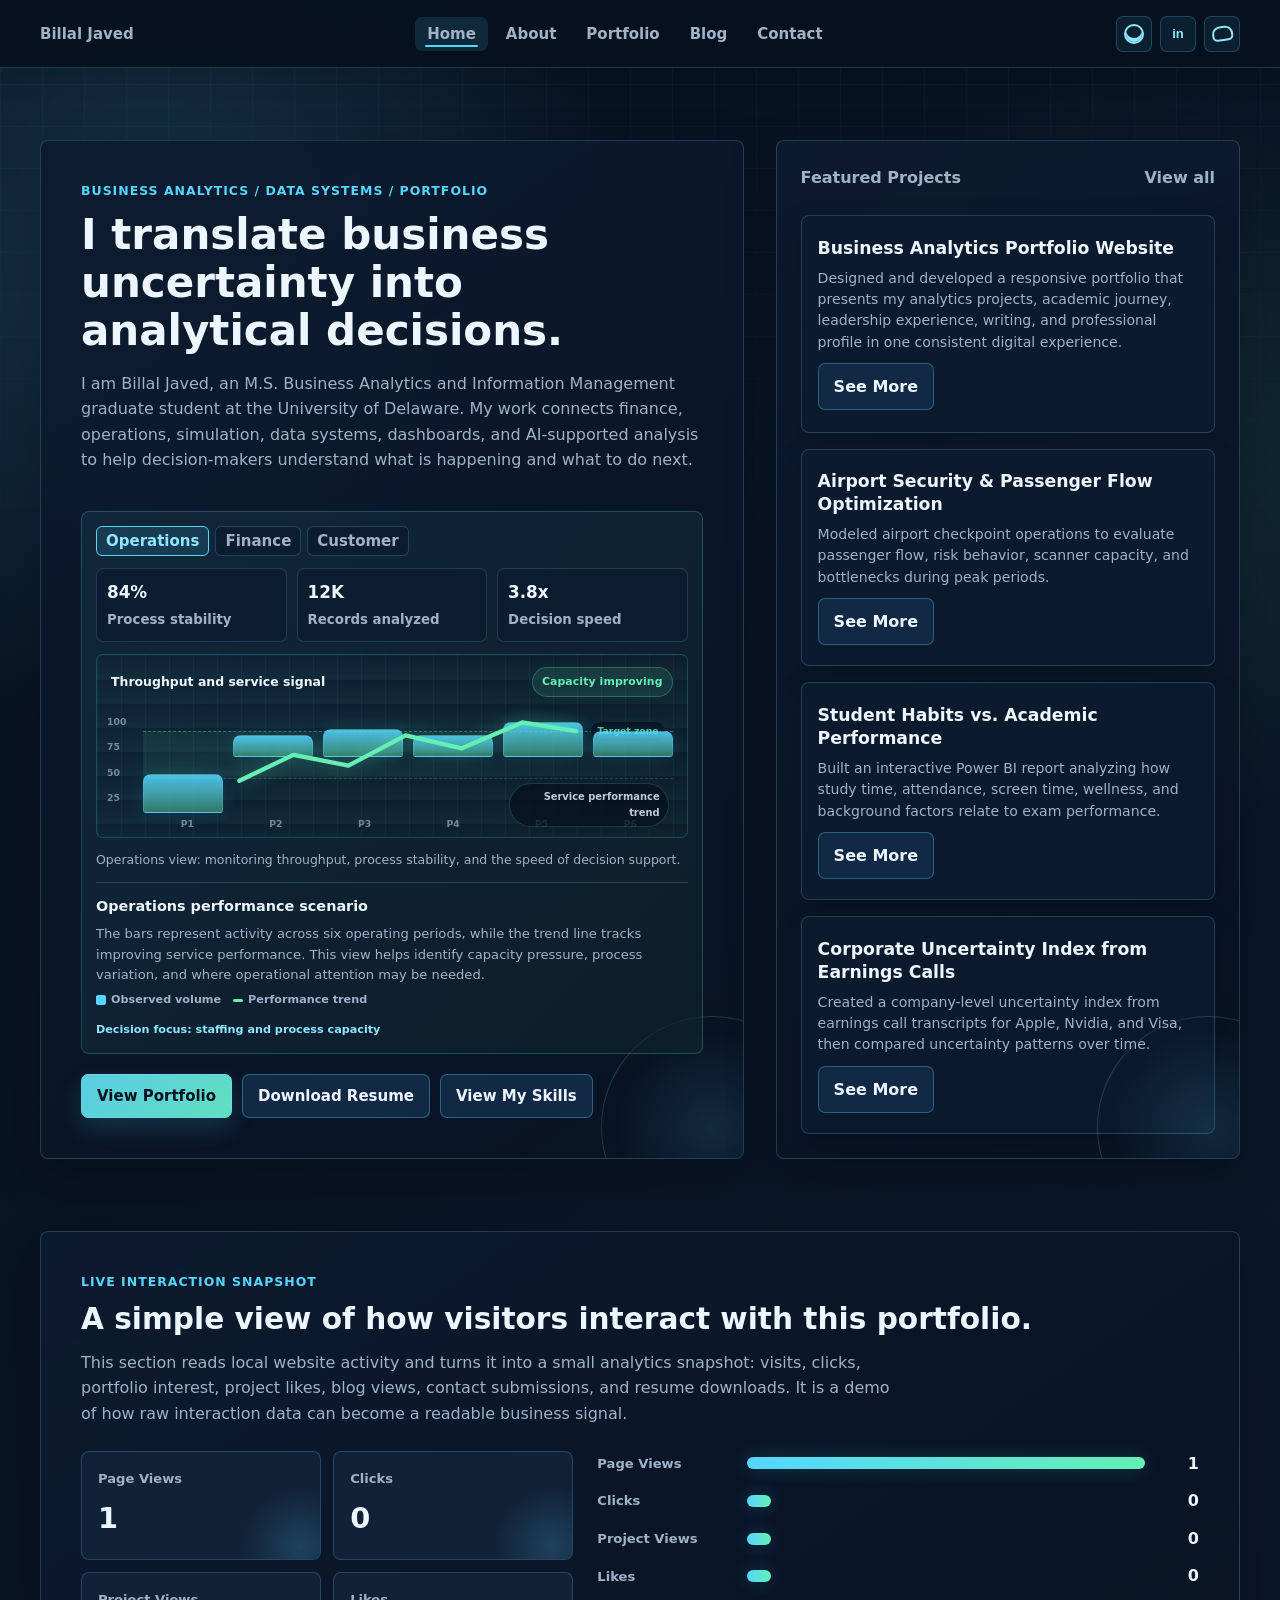
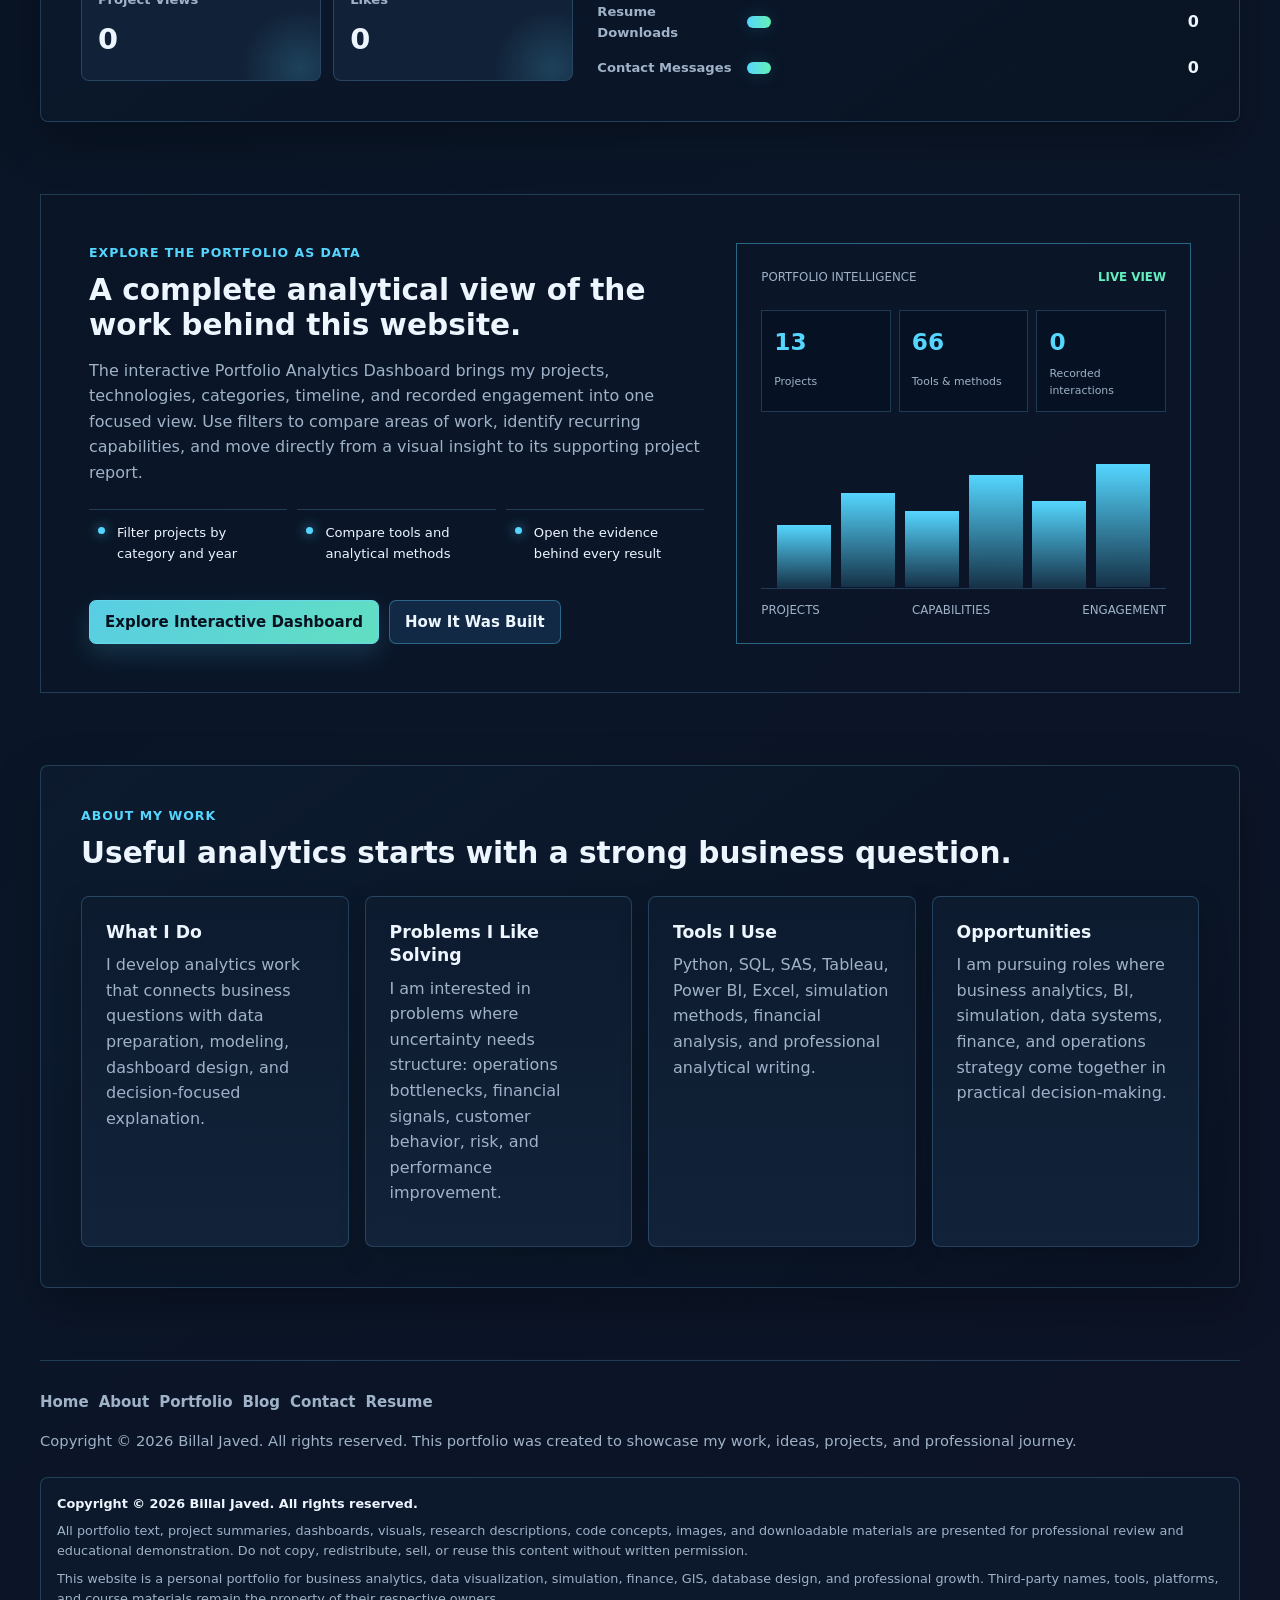
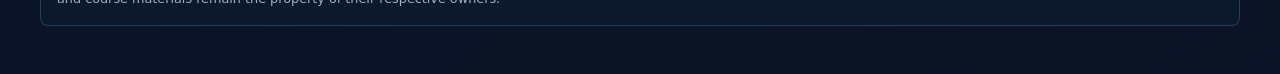
==== index.html @ 1fc85ca2 "Update portfolio website" ====
<!DOCTYPE html>
<html lang="en">
  <head>
    <meta charset="UTF-8" />
    <meta name="viewport" content="width=device-width, initial-scale=1.0" />
    <title>Billal Javed | Portfolio</title>
    <link rel="stylesheet" href="styles.css" />
  </head>
  <body data-page="home">
    <header class="site-header">
      <div class="brand-wrap"><a class="brand" href="index.html">Billal Javed</a><a class="admin-gate" href="admin.html" aria-label="Admin login" title="Admin login"></a></div>
      <button class="menu-toggle" id="menuToggle" aria-label="Open navigation">Menu</button>
      <nav class="top-nav" id="topNav">
        <a href="index.html" data-page-link="home">Home</a>
        <a href="about.html" data-page-link="about">About</a>
        <a href="portfolio.html" data-page-link="portfolio">Portfolio</a>
        <a href="blog.html" data-page-link="blog">Blog</a>
        <a href="contact.html" data-page-link="contact">Contact</a>
        
      </nav>
      <div class="social-actions">
        <a class="social-icon github-icon" href="https://github.com/billal7890" data-social="github" target="_blank" rel="noreferrer" aria-label="GitHub"></a>
        <a class="social-icon linkedin-icon" href="https://www.linkedin.com/in/billaljaved" data-social="linkedin" target="_blank" rel="noreferrer" aria-label="LinkedIn"></a>
        <a class="social-icon handshake-icon" href="https://udel.joinhandshake.com/profiles/billaljaved" data-social="handshake" target="_blank" rel="noreferrer" aria-label="Handshake"></a>
      </div>
    </header>

    <main>
      <section class="hero section-block">
        <div class="hero-copy reveal">
          <p class="eyebrow">Business Analytics / Data Systems / Portfolio</p>
          <h1 id="homeTitle">I translate business uncertainty into analytical decisions.</h1>
          <p id="homeIntro">
            I am Billal Javed, an M.S. Business Analytics and Information Management graduate student at the University of Delaware.
            My work connects finance, operations, simulation, data systems, dashboards, and AI-supported analysis to help decision-makers understand what is happening and what to do next.
          </p>
          <div class="hero-live-visual" aria-label="Animated business analytics visual">
            <div class="visual-controls" aria-label="Analytics scenario">
              <button class="active" data-analytics-mode="operations" type="button">Operations</button>
              <button data-analytics-mode="finance" type="button">Finance</button>
              <button data-analytics-mode="customer" type="button">Customer</button>
            </div>
            <div class="visual-kpis">
              <span><strong id="liveKpiOne">84%</strong><small id="liveKpiOneLabel">Process stability</small></span>
              <span><strong id="liveKpiTwo">12K</strong><small id="liveKpiTwoLabel">Records analyzed</small></span>
              <span><strong id="liveKpiThree">3.8x</strong><small id="liveKpiThreeLabel">Decision speed</small></span>
            </div>
            <div class="visual-chart" id="liveHeroChart">
                <div class="visual-chart-head">
                  <span id="liveChartTitle">Throughput and service signal</span>
                  <strong id="liveChartStatus">Capacity improving</strong>
              </div>
              <div class="visual-threshold" aria-hidden="true"><span>Target zone</span></div>
              <div class="visual-axis" aria-hidden="true"><span>100</span><span>75</span><span>50</span><span>25</span></div>
              <i style="--h:38%"></i><i style="--h:62%"></i><i style="--h:46%"></i>
              <i style="--h:78%"></i><i style="--h:58%"></i><i style="--h:86%"></i>
              <svg viewBox="0 0 320 100" role="img" aria-label="Trend line">
                <polyline id="liveTrendLine" points="4,72 54,48 105,58 158,30 210,42 266,18 316,26"></polyline>
              </svg>
              <div class="visual-trend-label" id="liveTrendLabel">Service performance trend</div>
              <div class="visual-periods" aria-hidden="true"><span>P1</span><span>P2</span><span>P3</span><span>P4</span><span>P5</span><span>P6</span></div>
            </div>
            <p class="visual-caption" id="liveVisualCaption">Operations view: monitoring throughput, process stability, and the speed of decision support.</p>
            <div class="visual-explanation" aria-live="polite">
              <strong id="liveVisualTitle">Operations performance scenario</strong>
              <p id="liveVisualDescription">The bars represent activity across six operating periods, while the trend line tracks improving service performance. This view helps identify capacity pressure, process variation, and where operational attention may be needed.</p>
              <div class="visual-legend"><span><i></i>Observed volume</span><span><i></i>Performance trend</span><span id="liveVisualDecision">Decision focus: staffing and process capacity</span></div>
            </div>
          </div>
          <div class="button-row">
            <a class="button primary" href="portfolio.html">View Portfolio</a>
            <a class="button secondary resume-download" href="#">Download Resume</a>
            <a class="button secondary" href="about.html#skills">View My Skills</a>
          </div>
        </div>
        <div class="featured-panel reveal">
          <div class="panel-heading">
            <span>Featured Projects</span>
            <a href="portfolio.html">View all</a>
          </div>
          <div class="featured-projects" id="featuredProjects"></div>
        </div>
      </section>

      <section class="public-analytics section-block reveal">
        <div class="section-heading">
          <p class="eyebrow">Live Interaction Snapshot</p>
          <h2 id="liveSnapshotHeading">A simple view of how visitors interact with this portfolio.</h2>
          <p id="liveSnapshotIntro">This section reads local website activity and turns it into a small analytics snapshot: visits, clicks, portfolio interest, project likes, blog views, contact submissions, and resume downloads. It is a demo of how raw interaction data can become a readable business signal.</p>
        </div>
        <div class="analytics-visuals" id="publicAnalytics"></div>
      </section>

      <section class="home-dashboard-feature section-block reveal">
        <div class="home-dashboard-copy">
          <p class="eyebrow">Explore the Portfolio as Data</p>
          <h2>A complete analytical view of the work behind this website.</h2>
          <p>The interactive Portfolio Analytics Dashboard brings my projects, technologies, categories, timeline, and recorded engagement into one focused view. Use filters to compare areas of work, identify recurring capabilities, and move directly from a visual insight to its supporting project report.</p>
          <div class="home-dashboard-points">
            <span>Filter projects by category and year</span>
            <span>Compare tools and analytical methods</span>
            <span>Open the evidence behind every result</span>
          </div>
          <div class="button-row">
            <a class="button primary" href="portfolio-dashboard.html">Explore Interactive Dashboard</a>
            <a class="button secondary" href="project.html?id=billal-portfolio-website">How It Was Built</a>
          </div>
        </div>
        <a class="home-dashboard-preview" href="portfolio-dashboard.html" aria-label="Open Portfolio Analytics Dashboard">
          <div class="home-dashboard-preview-head"><span>Portfolio Intelligence</span><strong>Live view</strong></div>
          <div class="home-dashboard-preview-kpis" id="homeDashboardPreview"></div>
          <div class="home-dashboard-mini-chart" aria-hidden="true">
            <i style="--value:48%"></i><i style="--value:72%"></i><i style="--value:58%"></i><i style="--value:86%"></i><i style="--value:66%"></i><i style="--value:94%"></i>
          </div>
          <div class="home-dashboard-preview-foot"><span>Projects</span><span>Capabilities</span><span>Engagement</span></div>
        </a>
      </section>

      <section class="work-focus section-block">
        <div class="section-heading reveal">
          <p class="eyebrow">About My Work</p>
          <h2>Useful analytics starts with a strong business question.</h2>
        </div>
        <div class="work-grid reveal">
          <article><h3>What I Do</h3><p>I develop analytics work that connects business questions with data preparation, modeling, dashboard design, and decision-focused explanation.</p></article>
          <article><h3>Problems I Like Solving</h3><p>I am interested in problems where uncertainty needs structure: operations bottlenecks, financial signals, customer behavior, risk, and performance improvement.</p></article>
          <article><h3>Tools I Use</h3><p>Python, SQL, SAS, Tableau, Power BI, Excel, simulation methods, financial analysis, and professional analytical writing.</p></article>
          <article><h3>Opportunities</h3><p>I am pursuing roles where business analytics, BI, simulation, data systems, finance, and operations strategy come together in practical decision-making.</p></article>
        </div>
      </section>
    </main>

    <footer class="site-footer">
      <div class="footer-links">
        <a href="index.html">Home</a><a href="about.html">About</a><a href="portfolio.html">Portfolio</a><a href="blog.html">Blog</a><a href="contact.html">Contact</a><a class="resume-download" href="#">Resume</a>
      </div>
      <p>Copyright © 2026 Billal Javed. All rights reserved. This portfolio was created to showcase my work, ideas, projects, and professional journey.</p>
    </footer>

    <dialog class="content-modal" id="contentModal">
      <button class="modal-close" id="modalClose" type="button">Close</button>
      <div id="modalContent"></div>
    </dialog>
    <script src="script.js"></script>
  </body>
</html>
---- styles.css ----
:root {
  --bg: #07111f;
  --surface: #0d1b2f;
  --surface-soft: #13243b;
  --surface-raised: #102139;
  --ink: #edf6ff;
  --muted: #9fb2c8;
  --line: rgba(119, 199, 255, 0.22);
  --line-strong: rgba(119, 199, 255, 0.38);
  --accent: #55d6ff;
  --accent-dark: #8ee7ff;
  --accent-soft: rgba(85, 214, 255, 0.12);
  --success: #16805a;
  --danger: #b42345;
  --signal: #64f0b4;
  --violet: #8d7dff;
  --shadow: 0 18px 48px rgba(0, 0, 0, 0.26);
  --shadow-soft: 0 10px 28px rgba(0, 0, 0, 0.18);
  --radius: 8px;
  --max: 1200px;
  --space-1: 8px;
  --space-2: 16px;
  --space-3: 24px;
  --space-4: 32px;
  --space-5: 48px;
  --space-6: 64px;
  --section-space: 72px;
}

* {
  box-sizing: border-box;
}

[hidden] {
  display: none !important;
}

html {
  scroll-behavior: smooth;
}

body {
  margin: 0;
  background:
    radial-gradient(circle at 12% 8%, rgba(85, 214, 255, 0.18), transparent 30rem),
    radial-gradient(circle at 88% 14%, rgba(100, 240, 180, 0.12), transparent 24rem),
    linear-gradient(135deg, #07111f 0%, #0a1628 54%, #0d1326 100%);
  color: var(--ink);
  font-family: Inter, ui-sans-serif, system-ui, -apple-system, BlinkMacSystemFont, "Segoe UI", Arial, sans-serif;
  font-size: 16px;
  line-height: 1.6;
  min-width: 320px;
  animation: pageFade 420ms ease both;
}

body::before {
  content: "";
  position: fixed;
  inset: 0;
  pointer-events: none;
  background-image:
    linear-gradient(rgba(85, 214, 255, 0.045) 1px, transparent 1px),
    linear-gradient(90deg, rgba(85, 214, 255, 0.045) 1px, transparent 1px);
  background-size: 42px 42px;
  mask-image: linear-gradient(to bottom, #000 0%, transparent 78%);
}

a {
  color: inherit;
  text-decoration: none;
}

img {
  max-width: 100%;
}

.site-header {
  position: sticky;
  top: 0;
  z-index: 50;
  display: grid;
  grid-template-columns: auto 1fr auto;
  align-items: center;
  gap: var(--space-2);
  min-height: 68px;
  padding: 12px max(20px, calc((100vw - var(--max)) / 2));
  border-bottom: 1px solid var(--line);
  background: rgba(7, 17, 31, 0.92);
  box-shadow: 0 8px 30px rgba(0, 0, 0, 0.12);
  backdrop-filter: blur(18px);
}

.brand {
  font-size: 0.98rem;
  font-weight: 800;
  letter-spacing: 0;
}

.brand-wrap {
  display: inline-flex;
  align-items: center;
  gap: 9px;
}

.admin-gate {
  display: none;
  place-items: center;
  width: 28px;
  height: 28px;
  border: 1px solid var(--line);
  border-radius: 7px;
  color: var(--accent-dark);
  background: var(--accent-soft);
  font-size: 0.78rem;
  font-weight: 900;
  transition: transform 180ms ease, box-shadow 180ms ease;
}

.admin-gate::before {
  content: "";
  width: 12px;
  height: 12px;
  border: 2px solid currentColor;
  border-radius: 3px;
  box-shadow: 5px 5px 0 -1px currentColor;
}

.admin-gate:hover {
  transform: translateY(-2px);
  box-shadow: 0 10px 22px rgba(85, 214, 255, 0.16);
}

.top-nav {
  display: flex;
  justify-content: center;
  gap: 6px;
  flex-wrap: wrap;
}

.top-nav a,
.social-actions a,
.footer-links a {
  border-radius: 7px;
  color: var(--muted);
  font-size: 0.92rem;
  font-weight: 700;
  transition: color 180ms ease, background 180ms ease, transform 180ms ease;
}

.top-nav a {
  position: relative;
  padding: 8px 12px;
}

.top-nav a::after {
  content: "";
  position: absolute;
  left: 10px;
  right: 10px;
  bottom: 4px;
  height: 2px;
  border-radius: 999px;
  background: var(--accent);
  transform: scaleX(0);
  transform-origin: left;
  transition: transform 180ms ease;
}

.top-nav a:hover,
.top-nav a.active,
.footer-links a:hover {
  color: var(--accent-dark);
  background: var(--accent-soft);
}

.top-nav a:hover::after,
.top-nav a.active::after {
  transform: scaleX(1);
}

.social-actions {
  display: flex;
  align-items: center;
  gap: 8px;
}

.social-actions a {
  display: grid;
  place-items: center;
  width: 36px;
  height: 36px;
  border: 1px solid var(--line);
  background: rgba(85, 214, 255, 0.08);
  transition: border-color 180ms ease, background 180ms ease, transform 180ms ease;
}

.social-actions a:hover {
  border-color: var(--line-strong);
  background: var(--accent-soft);
  transform: translateY(-2px);
}

.social-icon::before {
  color: var(--accent-dark);
  font-weight: 900;
  font-size: 0.82rem;
}

.github-icon::before {
  content: "";
  width: 16px;
  height: 16px;
  border: 2px solid currentColor;
  border-radius: 50%;
  box-shadow: inset 0 -4px 0 currentColor;
}

.linkedin-icon::before {
  content: "in";
  font-family: Arial, sans-serif;
}

.handshake-icon::before {
  content: "";
  width: 17px;
  height: 11px;
  border: 2px solid currentColor;
  border-radius: 8px 8px 5px 5px;
  transform: rotate(-8deg);
}

.menu-toggle {
  display: none;
  min-height: 40px;
  border: 1px solid var(--line);
  border-radius: 7px;
  background: var(--surface);
  color: var(--ink);
  font-weight: 800;
}

main {
  width: min(var(--max), calc(100% - 40px));
  margin: 0 auto;
  display: grid;
  gap: var(--section-space);
  padding: var(--section-space) 0;
}

.section-block {
  scroll-margin-top: 84px;
  padding: 0;
}

.hero {
  display: grid;
  grid-template-columns: minmax(0, 1fr) minmax(360px, 0.66fr);
  gap: var(--space-4);
  align-items: stretch;
  min-height: auto;
  padding: 0;
}

.page-hero {
  position: relative;
  overflow: hidden;
  border: 1px solid var(--line);
  border-radius: var(--radius);
  background:
    linear-gradient(145deg, rgba(13, 27, 47, 0.96), rgba(9, 19, 35, 0.9));
  box-shadow: var(--shadow);
  padding: 40px;
  margin-top: 0;
}

.page-hero::before {
  content: "";
  position: absolute;
  inset: 0 auto 0 0;
  width: 3px;
  background: linear-gradient(var(--accent), var(--signal));
}

.page-hero > :last-child {
  margin-bottom: 0;
}

.hero-copy,
.featured-panel,
.work-focus,
.profile-card,
.contact-layout,
.resume .section-heading,
.admin,
.content-modal {
  border: 1px solid var(--line);
  border-radius: var(--radius);
  background:
    linear-gradient(145deg, rgba(13, 27, 47, 0.96), rgba(9, 19, 35, 0.9));
  box-shadow: var(--shadow);
}

.hero-copy {
  padding: 40px;
  position: relative;
  overflow: hidden;
  min-height: 470px;
  display: flex;
  flex-direction: column;
  justify-content: flex-start;
}

.hero-copy #homeTitle {
  width: 100%;
  max-width: 680px;
  text-wrap: pretty;
}

.hero-copy::after,
.featured-panel::after {
  content: "";
  position: absolute;
  right: -80px;
  bottom: -80px;
  width: 220px;
  aspect-ratio: 1;
  border-radius: 50%;
  border: 1px solid rgba(85, 214, 255, 0.2);
  background: radial-gradient(circle, rgba(85, 214, 255, 0.12), transparent 64%);
  pointer-events: none;
}

.eyebrow {
  margin: 0 0 10px;
  color: var(--accent);
  font-size: 0.78rem;
  font-weight: 800;
  letter-spacing: 0.08em;
  text-transform: uppercase;
}

h1,
h2,
h3,
p {
  margin-top: 0;
}

h1 {
  max-width: 100%;
  margin-bottom: var(--space-2);
  font-size: 2.5rem;
  line-height: 1.14;
  letter-spacing: 0;
}

h2 {
  margin-bottom: 12px;
  font-size: 1.85rem;
  line-height: 1.2;
  letter-spacing: 0;
}

h3 {
  margin-bottom: var(--space-1);
  font-size: 1.08rem;
  line-height: 1.35;
}

p {
  color: var(--muted);
  margin-bottom: var(--space-2);
}

.button-row,
.card-actions,
.contact-links,
.footer-links {
  display: flex;
  gap: 10px;
  flex-wrap: wrap;
}

.button,
.small-button {
  display: inline-flex;
  align-items: center;
  justify-content: center;
  min-height: 44px;
  border: 1px solid var(--line);
  border-radius: 7px;
  padding: 10px 15px;
  background: var(--surface);
  color: var(--ink);
  font: inherit;
  font-weight: 800;
  cursor: pointer;
  transition: transform 180ms ease, box-shadow 180ms ease, background 180ms ease;
}

.button:hover,
.small-button:hover,
.project-card:hover,
.blog-card:hover {
  transform: translateY(-2px);
}

.button:hover,
.small-button:hover {
  box-shadow: 0 10px 24px rgba(35, 87, 198, 0.14);
}

.button.primary {
  border-color: #69d7e8;
  background: linear-gradient(135deg, #59cde4, #61dfc0);
  color: #06111f;
  box-shadow: 0 10px 24px rgba(85, 214, 255, 0.16);
}

.button.secondary {
  border-color: rgba(85, 214, 255, 0.36);
  background: #122945;
  color: #edf6ff;
}

.small-button {
  border-color: rgba(85, 214, 255, 0.32);
  background: #122945;
  color: #edf6ff;
}

.button.primary:hover {
  background: linear-gradient(135deg, #72dded, #75e9ca);
}

.button.secondary:hover,
.small-button:hover {
  border-color: var(--accent);
  background: #173554;
  color: var(--accent-dark);
}

.hero-live-visual {
  position: relative;
  z-index: 1;
  display: grid;
  gap: 12px;
  margin: 22px 0 20px;
  padding: 14px;
  border: 1px solid rgba(85, 214, 255, 0.24);
  border-radius: var(--radius);
  background:
    linear-gradient(135deg, rgba(85, 214, 255, 0.1), rgba(100, 240, 180, 0.06)),
    rgba(7, 17, 31, 0.52);
}

.visual-controls {
  display: flex;
  gap: 6px;
  flex-wrap: wrap;
}

.visual-controls button {
  min-height: 30px;
  border: 1px solid var(--line);
  border-radius: 6px;
  padding: 5px 9px;
  background: rgba(13, 27, 47, 0.76);
  color: var(--muted);
  font: inherit;
  font-size: 0.75rem;
  font-weight: 800;
  cursor: pointer;
}

.visual-controls button:hover,
.visual-controls button.active {
  border-color: var(--accent);
  background: var(--accent-soft);
  color: var(--accent-dark);
}

.visual-kpis {
  display: grid;
  grid-template-columns: repeat(3, minmax(0, 1fr));
  gap: 10px;
}

.visual-kpis span {
  border: 1px solid rgba(119, 199, 255, 0.18);
  border-radius: 7px;
  padding: 10px;
  background: rgba(13, 27, 47, 0.74);
}

.visual-kpis strong {
  display: block;
  color: var(--ink);
  font-size: 1.05rem;
}

.visual-kpis small {
  color: var(--muted);
  font-weight: 700;
}

.visual-chart {
  position: relative;
  display: grid;
  grid-template-columns: repeat(6, 1fr);
  align-items: end;
  gap: 10px;
  min-height: 184px;
  padding: 56px 14px 24px 46px;
  overflow: hidden;
  border-radius: 7px;
  border: 1px solid rgba(85, 214, 255, 0.2);
  background:
    linear-gradient(180deg, rgba(5, 16, 31, 0.12), rgba(100, 240, 180, 0.04)),
    linear-gradient(rgba(85, 214, 255, 0.05) 1px, transparent 1px),
    linear-gradient(90deg, rgba(85, 214, 255, 0.05) 1px, transparent 1px);
  background-size: 24px 24px;
}

.visual-chart::before,
.visual-chart::after {
  content: "";
}

.visual-chart-head {
  position: absolute;
  top: 12px;
  right: 14px;
  left: 14px;
  z-index: 5;
  display: flex;
  align-items: center;
  justify-content: space-between;
  gap: 12px;
}

.visual-chart-head span {
  color: var(--ink);
  font-size: 0.78rem;
  font-weight: 800;
}

.visual-chart-head strong {
  flex: 0 0 auto;
  border: 1px solid rgba(100, 240, 180, 0.28);
  border-radius: 999px;
  padding: 5px 9px;
  background: rgba(100, 240, 180, 0.1);
  color: var(--signal);
  font-size: 0.68rem;
  letter-spacing: 0.01em;
}

.visual-threshold {
  position: absolute;
  top: 76px;
  right: 14px;
  left: 46px;
  z-index: 1;
  height: 48px;
  border-top: 1px dashed rgba(100, 240, 180, 0.38);
  border-bottom: 1px dashed rgba(100, 240, 180, 0.18);
  background: linear-gradient(90deg, rgba(100, 240, 180, 0.08), transparent);
  pointer-events: none;
}

.visual-threshold span {
  position: absolute;
  top: -10px;
  right: 8px;
  padding: 2px 6px;
  border-radius: 999px;
  background: rgba(7, 17, 31, 0.88);
  color: rgba(100, 240, 180, 0.82);
  font-size: 0.58rem;
  font-weight: 800;
}

.visual-axis {
  position: absolute;
  top: 54px;
  bottom: 26px;
  left: 10px;
  z-index: 3;
  display: grid;
  grid-template-rows: repeat(4, 1fr);
  align-items: center;
  color: rgba(159, 178, 200, 0.72);
  font-size: 0.58rem;
  font-weight: 800;
  pointer-events: none;
}

.visual-chart i {
  position: relative;
  z-index: 3;
  height: var(--h);
  min-height: 22px;
  border: 1px solid rgba(85, 214, 255, 0.26);
  border-radius: 8px 8px 3px 3px;
  background: linear-gradient(180deg, rgba(85, 214, 255, 0.88), rgba(100, 240, 180, 0.42));
  box-shadow: 0 0 18px rgba(85, 214, 255, 0.12);
  animation: barLift 2.6s ease-in-out infinite;
  animation-delay: calc(var(--h) * -0.018s);
}

.visual-chart svg {
  position: absolute;
  inset: 48px 14px 26px 46px;
  z-index: 4;
  width: calc(100% - 60px);
  height: calc(100% - 74px);
  overflow: visible;
  pointer-events: none;
}

.visual-chart polyline {
  fill: none;
  stroke: var(--signal);
  stroke-width: 4;
  stroke-linecap: round;
  stroke-linejoin: round;
  filter: drop-shadow(0 0 8px rgba(100, 240, 180, 0.45));
  stroke-dasharray: 420;
  animation: drawTrend 3.8s ease-in-out infinite;
}

.visual-trend-label {
  position: absolute;
  top: 128px;
  right: 18px;
  z-index: 5;
  max-width: 160px;
  border: 1px solid rgba(100, 240, 180, 0.18);
  border-radius: 999px;
  padding: 5px 8px;
  background: rgba(7, 17, 31, 0.78);
  color: rgba(230, 241, 255, 0.82);
  font-size: 0.62rem;
  font-weight: 800;
  text-align: right;
}

.visual-periods {
  position: absolute;
  right: 12px;
  bottom: 6px;
  left: 46px;
  z-index: 3;
  display: grid;
  grid-template-columns: repeat(6, minmax(0, 1fr));
  color: rgba(159, 178, 200, 0.7);
  font-size: 0.58rem;
  font-weight: 700;
  text-align: center;
  pointer-events: none;
}

.visual-caption {
  margin: 0;
  font-size: 0.78rem;
}

.visual-explanation {
  display: grid;
  gap: 6px;
  border-top: 1px solid var(--line);
  padding-top: 12px;
}

.visual-explanation strong {
  color: var(--ink);
  font-size: 0.9rem;
}

.visual-explanation p {
  margin: 0;
  font-size: 0.82rem;
  line-height: 1.55;
}

.visual-legend {
  display: flex;
  gap: 12px;
  flex-wrap: wrap;
  color: var(--muted);
  font-size: 0.7rem;
  font-weight: 700;
}

.visual-legend span {
  display: inline-flex;
  align-items: center;
  gap: 5px;
}

.visual-legend i {
  width: 10px;
  height: 10px;
  border-radius: 2px;
  background: var(--accent);
}

.visual-legend span:nth-child(2) i {
  height: 3px;
  border-radius: 999px;
  background: var(--signal);
}

.visual-legend span:last-child {
  flex-basis: 100%;
  color: var(--accent-dark);
}

.featured-panel {
  padding: var(--space-3);
  position: relative;
  overflow: hidden;
  min-height: 470px;
  display: flex;
  flex-direction: column;
}

.panel-heading,
.section-heading {
  margin-bottom: var(--space-3);
}

.section-heading {
  max-width: 100%;
}

.section-heading > :last-child {
  margin-bottom: 0;
}

.section-heading > p:not(.eyebrow) {
  max-width: 820px;
}

.panel-heading {
  display: flex;
  justify-content: space-between;
  gap: 12px;
  color: var(--muted);
  font-weight: 800;
}

.featured-projects,
.portfolio-grid,
.certification-grid,
.blog-grid,
.work-grid,
.admin-stats {
  display: grid;
  gap: var(--space-2);
}

.featured-projects {
  grid-template-columns: 1fr;
  flex: 1;
  grid-template-rows: repeat(4, minmax(0, 1fr));
}

.featured-card,
.project-card,
.certification-card,
.custom-section-card,
.blog-card,
.work-grid article,
.admin-card,
.message-card {
  border: 1px solid var(--line);
  border-radius: var(--radius);
  background: rgba(13, 27, 47, 0.9);
  box-shadow: var(--shadow-soft);
  transition: transform 180ms ease, box-shadow 180ms ease, border-color 180ms ease, background 180ms ease;
}

.featured-card:hover,
.certification-card:hover,
.custom-section-card:hover,
.work-grid article:hover,
.message-card:hover {
  transform: translateY(-2px);
  border-color: var(--line-strong);
  box-shadow: 0 16px 34px rgba(0, 0, 0, 0.22);
}

.project-card img {
  background:
    linear-gradient(rgba(85, 214, 255, 0.045) 1px, transparent 1px),
    linear-gradient(90deg, rgba(85, 214, 255, 0.045) 1px, transparent 1px),
    #071426;
  background-size: 28px 28px;
}

.certifications-section {
  padding: var(--space-4);
  border: 1px solid var(--line);
  background:
    linear-gradient(120deg, rgba(98, 240, 191, 0.055), transparent 42%),
    var(--panel);
}

.certification-grid {
  grid-template-columns: repeat(2, minmax(0, 1fr));
}

.certification-card {
  display: grid;
  min-height: 280px;
  align-content: space-between;
  gap: var(--space-3);
  padding: var(--space-3);
}

.certification-card h3 {
  margin: 14px 0 10px;
}

.certification-card p {
  color: var(--muted);
}

.certification-card .small-button {
  width: fit-content;
  margin-top: 12px;
}

.custom-sections-section {
  padding: var(--space-4);
  border: 1px solid var(--line);
  background:
    linear-gradient(120deg, rgba(200, 166, 66, 0.06), transparent 45%),
    var(--panel);
}

.custom-section-grid {
  display: grid;
  grid-template-columns: repeat(2, minmax(0, 1fr));
  gap: var(--space-2);
}

.custom-section-card {
  display: grid;
  gap: var(--space-3);
  padding: var(--space-3);
}

.custom-section-card h3 {
  margin: 8px 0 10px;
}

.custom-section-file {
  border-top: 1px solid var(--line);
  padding-top: var(--space-2);
}

.custom-section-file img {
  width: 100%;
  max-height: 260px;
  object-fit: cover;
  border: 1px solid var(--line);
  border-radius: var(--radius);
}

.featured-card {
  display: flex;
  flex-direction: column;
  justify-content: center;
  padding: var(--space-2);
}

.featured-card p {
  margin-bottom: 10px;
  font-size: 0.88rem;
  line-height: 1.5;
}

.featured-card .small-button {
  width: fit-content;
}

.work-focus {
  position: sticky;
  top: 80px;
  z-index: 1;
  padding: 40px;
  margin-top: 0;
}

.work-grid {
  grid-template-columns: repeat(4, minmax(0, 1fr));
}

.work-grid article {
  padding: var(--space-3);
  background: linear-gradient(180deg, rgba(13, 27, 47, 0.95), rgba(19, 36, 59, 0.92));
}

.profile-card {
  display: grid;
  grid-template-columns: 320px minmax(0, 1fr);
  gap: var(--space-4);
  align-items: center;
  padding: 40px;
}

#profileImage {
  display: block;
  width: 100%;
  aspect-ratio: 1;
  border-radius: var(--radius);
  object-fit: cover;
  background: var(--surface-soft);
}

.about-hero {
  text-align: center;
}

.about-hero h1 {
  max-width: none;
  margin-inline: auto;
  text-align: center !important;
}

.profile-visual {
  display: grid;
  align-content: center;
  gap: 12px;
}

.profile-image-frame {
  position: relative;
  overflow: hidden;
  border: 1px solid var(--line-strong);
  border-radius: var(--radius);
  padding: 8px;
  background:
    linear-gradient(145deg, rgba(85, 214, 255, 0.18), rgba(100, 240, 180, 0.08)),
    var(--surface);
  box-shadow: var(--shadow-soft);
}

.profile-image-frame::after {
  content: "";
  position: absolute;
  inset: 18px;
  border: 1px solid rgba(255, 255, 255, 0.12);
  border-radius: 5px;
  pointer-events: none;
}

.profile-status {
  display: flex;
  align-items: center;
  gap: 8px;
  border: 1px solid var(--line);
  border-radius: var(--radius);
  padding: 10px 12px;
  background: rgba(13, 27, 47, 0.84);
  color: var(--muted);
  font-size: 0.78rem;
  font-weight: 750;
}

.profile-status i {
  width: 9px;
  height: 9px;
  flex: 0 0 auto;
  border-radius: 50%;
  background: var(--signal);
  box-shadow: 0 0 12px rgba(100, 240, 180, 0.65);
}

.profile-content {
  max-width: 720px;
}

.profile-kicker {
  color: var(--accent-dark);
  font-size: 0.82rem;
  font-weight: 850;
  text-transform: uppercase;
}

.profile-content > p:not(.profile-kicker) {
  font-size: 1rem;
  line-height: 1.75;
}

.profile-resume {
  width: 100%;
  margin-top: 2px;
}

.skills-showcase {
  border: 1px solid var(--line);
  border-radius: var(--radius);
  padding: 40px;
  background:
    linear-gradient(145deg, rgba(13, 27, 47, 0.96), rgba(9, 19, 35, 0.9));
  box-shadow: var(--shadow);
}

.skill-groups {
  display: grid;
  grid-template-columns: repeat(3, minmax(0, 1fr));
  gap: var(--space-2);
}

.skill-groups article {
  position: relative;
  overflow: hidden;
  border: 1px solid var(--line);
  border-radius: var(--radius);
  padding: var(--space-3);
  background: linear-gradient(180deg, rgba(19, 36, 59, 0.92), rgba(13, 27, 47, 0.92));
  box-shadow: var(--shadow-soft);
}

.skill-groups article::after {
  content: "";
  position: absolute;
  width: 90px;
  height: 90px;
  right: -42px;
  bottom: -42px;
  border: 1px solid rgba(85, 214, 255, 0.18);
  border-radius: 50%;
}

.skill-group-number {
  display: block;
  margin-bottom: 12px;
  color: var(--accent);
  font-size: 0.75rem;
  font-weight: 900;
}

.skill-groups article > p {
  min-height: 48px;
  font-size: 0.86rem;
}

.skill-cloud {
  display: flex;
  gap: 6px;
  flex-wrap: wrap;
}

.skill-cloud span {
  border: 1px solid rgba(119, 199, 255, 0.18);
  border-radius: 6px;
  padding: 5px 8px;
  background: rgba(85, 214, 255, 0.07);
  color: var(--accent-dark);
  font-size: 0.72rem;
  font-weight: 750;
}

.skills-list {
  display: flex;
  gap: 8px;
  flex-wrap: wrap;
  margin: 18px 0;
}

.experience-section,
.leadership-project {
  border: 1px solid var(--line);
  border-radius: var(--radius);
  padding: 40px;
  background:
    linear-gradient(145deg, rgba(13, 27, 47, 0.96), rgba(9, 19, 35, 0.9));
  box-shadow: var(--shadow);
}

.experience-list {
  display: grid;
  grid-template-columns: repeat(2, minmax(0, 1fr));
  gap: var(--space-2);
}

.experience-list article,
.leadership-summary,
.workshop-flow article {
  border: 1px solid var(--line);
  border-radius: var(--radius);
  background: rgba(13, 27, 47, 0.86);
}

.experience-list article {
  padding: var(--space-3);
}

.experience-meta {
  display: flex;
  justify-content: space-between;
  gap: 12px;
  flex-wrap: wrap;
  margin-bottom: 12px;
  color: var(--accent-dark);
  font-size: 0.8rem;
  font-weight: 800;
}

.leadership-project-grid {
  display: grid;
  grid-template-columns: minmax(0, 1fr) minmax(360px, 0.85fr);
  gap: var(--space-3);
}

.leadership-summary {
  padding: var(--space-4);
}

.workshop-flow {
  display: grid;
  gap: 10px;
}

.workshop-flow article {
  display: grid;
  grid-template-columns: 44px minmax(0, 1fr);
  gap: 12px;
  align-items: start;
  padding: 15px;
}

.workshop-flow article > strong {
  color: var(--accent);
  font-size: 1.1rem;
}

.workshop-flow h3,
.workshop-flow p {
  margin-bottom: 4px;
}

.workshop-skills {
  margin-bottom: 0;
}

.workshop-skill-summary {
  display: grid;
  grid-template-columns: minmax(260px, 0.6fr) minmax(0, 1.4fr);
  gap: var(--space-3);
  align-items: center;
  margin-top: var(--space-3);
  border-top: 1px solid var(--line);
  padding-top: var(--space-3);
}

.workshop-skill-summary h3 {
  margin-bottom: 0;
}

.tag,
.skills-list span {
  display: inline-flex;
  border-radius: 999px;
  padding: 5px 9px;
  background: var(--accent-soft);
  color: var(--accent-dark);
  font-size: 0.8rem;
  font-weight: 800;
}

.portfolio-grid {
  grid-template-columns: repeat(3, minmax(0, 1fr));
  gap: var(--space-3);
}

.project-card,
.blog-card {
  display: flex;
  flex-direction: column;
  overflow: hidden;
  min-width: 0;
  box-shadow: var(--shadow-soft);
  transition: transform 180ms ease, box-shadow 180ms ease;
}

.project-card img {
  display: block;
  width: 100%;
  height: 176px;
  object-fit: cover;
  background:
    linear-gradient(135deg, rgba(85, 214, 255, 0.08), rgba(100, 240, 180, 0.08)),
    var(--surface-soft);
}

.card-body {
  display: flex;
  flex: 1;
  flex-direction: column;
  padding: var(--space-3);
}

.project-card .card-actions {
  display: grid;
  grid-template-columns: repeat(2, minmax(0, 1fr));
  margin-top: auto;
  padding-top: var(--space-2);
}

.project-card .card-actions .small-button {
  width: 100%;
}

.card-meta {
  display: flex;
  gap: 8px;
  flex-wrap: wrap;
  margin-bottom: 10px;
}

.like-button {
  border-color: rgba(244, 132, 166, 0.35);
  color: #ff9fbc;
  background: rgba(180, 35, 69, 0.12);
}

.blog-grid {
  grid-template-columns: repeat(3, minmax(0, 1fr));
  gap: var(--space-3);
}

.blog-card {
  display: flex;
  flex-direction: column;
  min-height: 100%;
  padding: var(--space-3);
}

.blog-card .small-button {
  width: fit-content;
  margin-top: auto;
}

.article-page {
  max-width: 1040px;
}

.article-hero {
  border-bottom: 1px solid var(--line);
  padding: var(--space-5) 0;
}

.article-hero h1 {
  max-width: 900px;
  margin-top: 18px;
}

.article-back {
  color: var(--accent-dark);
  font-weight: 800;
}

.article-abstract {
  max-width: 820px;
  color: var(--ink);
  font-size: 1.08rem;
}

.article-byline {
  margin: 22px 0 0;
  font-size: 0.9rem;
}

.article-layout {
  display: grid;
  grid-template-columns: 210px minmax(0, 1fr);
  gap: var(--space-5);
  padding-top: var(--space-5);
}

.article-outline {
  position: sticky;
  top: 92px;
  align-self: start;
  display: grid;
  gap: 8px;
  border-left: 2px solid var(--line);
  padding-left: 16px;
}

.article-outline strong {
  color: var(--ink);
  margin-bottom: 5px;
}

.article-outline a {
  color: var(--muted);
  font-size: 0.86rem;
}

.article-outline a:hover {
  color: var(--accent-dark);
}

.article-body {
  min-width: 0;
}

.article-body section {
  scroll-margin-top: 96px;
  border-bottom: 1px solid var(--line);
  padding: 0 0 var(--space-5);
  margin-bottom: var(--space-5);
}

.article-body p {
  max-width: 720px;
  font-size: 1rem;
  line-height: 1.78;
}

.article-number {
  display: block;
  margin-bottom: 8px;
  color: var(--accent);
  font-weight: 900;
}

.article-references {
  display: grid;
  gap: 10px;
}

.article-references a {
  width: fit-content;
  color: var(--accent-dark);
  font-weight: 750;
  text-decoration: underline;
  text-underline-offset: 4px;
}

.project-report-page {
  display: grid;
  gap: var(--section-space);
  width: min(1080px, calc(100% - 40px));
}

.project-report-hero,
.report-overview,
.report-visual-story,
.report-narrative,
.report-files {
  border: 1px solid var(--line);
  border-radius: var(--radius);
  padding: 40px;
  background:
    linear-gradient(145deg, rgba(13, 27, 47, 0.97), rgba(9, 19, 35, 0.92));
  box-shadow: var(--shadow);
}

.project-report-hero {
  position: relative;
  overflow: hidden;
}

.project-report-hero::after {
  content: "";
  position: absolute;
  right: -100px;
  bottom: -130px;
  width: 330px;
  aspect-ratio: 1;
  border: 1px solid rgba(85, 214, 255, 0.18);
  border-radius: 50%;
  background: radial-gradient(circle, rgba(85, 214, 255, 0.12), transparent 68%);
  pointer-events: none;
}

.project-report-hero > p {
  max-width: 790px;
  font-size: 1.02rem;
}

.report-actions {
  position: relative;
  z-index: 1;
  display: flex;
  gap: 10px;
  flex-wrap: wrap;
  margin-top: var(--space-3);
}

.report-overview {
  display: grid;
  grid-template-columns: minmax(300px, 0.8fr) minmax(0, 1.2fr);
  gap: var(--space-4);
  align-items: stretch;
}

.report-image {
  min-height: 360px;
  overflow: hidden;
  border: 1px solid var(--line);
  border-radius: var(--radius);
  background: var(--surface-soft);
}

.report-image img {
  width: 100%;
  height: 100%;
  object-fit: cover;
}

.report-facts {
  display: grid;
  gap: 12px;
}

.report-facts article {
  border-left: 3px solid var(--accent);
  padding: 14px 18px;
  background: rgba(19, 36, 59, 0.72);
}

.report-facts span {
  display: block;
  margin-bottom: 5px;
  color: var(--accent-dark);
  font-size: 0.76rem;
  font-weight: 850;
  text-transform: uppercase;
}

.report-facts p {
  margin: 0;
}

.report-kpis {
  display: grid;
  grid-template-columns: repeat(3, minmax(0, 1fr));
  gap: 12px;
  margin-bottom: var(--space-3);
}

.report-kpis article {
  border: 1px solid var(--line);
  border-radius: var(--radius);
  padding: var(--space-2);
  background: rgba(19, 36, 59, 0.72);
}

.report-kpis span,
.report-kpis strong {
  display: block;
}

.report-kpis span {
  color: var(--muted);
  font-size: 0.72rem;
}

.report-kpis strong {
  margin-top: 5px;
  color: var(--ink);
  font-size: 0.92rem;
}

.report-chart {
  position: relative;
  min-height: 280px;
  overflow: hidden;
  border: 1px solid var(--line);
  border-radius: var(--radius);
  padding: 24px;
  background:
    linear-gradient(rgba(85, 214, 255, 0.05) 1px, transparent 1px),
    linear-gradient(90deg, rgba(85, 214, 255, 0.05) 1px, transparent 1px),
    rgba(7, 17, 31, 0.56);
  background-size: 34px 34px;
}

.report-bars {
  position: absolute;
  inset: 28px 24px 28px;
  display: grid;
  grid-template-columns: repeat(7, 1fr);
  align-items: end;
  gap: 14px;
}

.report-bars i {
  position: relative;
  height: var(--report-height);
  border-radius: 6px 6px 2px 2px;
  background: linear-gradient(180deg, rgba(85, 214, 255, 0.82), rgba(100, 240, 180, 0.24));
  animation: barLift 3.2s ease-in-out infinite;
}

.report-bars span {
  position: absolute;
  right: 0;
  bottom: -21px;
  left: 0;
  color: var(--muted);
  font-size: 0.64rem;
  font-style: normal;
  text-align: center;
}

.report-chart svg {
  position: absolute;
  inset: 36px 28px 38px;
  width: calc(100% - 56px);
  height: calc(100% - 74px);
  pointer-events: none;
}

.report-chart polyline {
  fill: none;
  stroke: var(--signal);
  stroke-width: 4;
  stroke-linecap: round;
  stroke-linejoin: round;
  vector-effect: non-scaling-stroke;
  filter: drop-shadow(0 0 7px rgba(100, 240, 180, 0.45));
}

.report-narrative {
  display: grid;
  grid-template-columns: repeat(3, minmax(0, 1fr));
  gap: var(--space-3);
}

.report-narrative article {
  border-top: 1px solid var(--line);
  padding-top: var(--space-2);
}

.report-narrative h2 {
  font-size: 1.3rem;
}

.empty-report-state {
  border: 1px dashed var(--line-strong);
  border-radius: var(--radius);
  padding: var(--space-3);
  background: rgba(19, 36, 59, 0.48);
}

.report-files .file-preview-list {
  border: 0;
  padding: 0;
  background: transparent;
  box-shadow: none;
}

.contact-layout {
  display: grid;
  grid-template-columns: minmax(0, 1fr) 280px;
  gap: var(--space-4);
  padding: 40px;
}

.contact-form,
.admin-form,
.admin-login {
  display: grid;
  gap: var(--space-2);
}

.password-reset {
  display: grid;
  gap: 10px;
}

.contact-form {
  grid-template-columns: repeat(2, minmax(0, 1fr));
}

input,
textarea,
select {
  width: 100%;
  min-height: 46px;
  border: 1px solid var(--line);
  border-radius: 7px;
  padding: 10px 12px;
  background: rgba(7, 17, 31, 0.72);
  color: var(--ink);
  font: inherit;
  outline: none;
  transition: border-color 180ms ease, box-shadow 180ms ease, background 180ms ease;
}

input:focus,
textarea:focus,
select:focus {
  border-color: var(--accent);
  background: rgba(7, 17, 31, 0.9);
  box-shadow: 0 0 0 3px rgba(85, 214, 255, 0.12);
}

textarea {
  min-height: 128px;
  resize: vertical;
}

.contact-form textarea,
.contact-form button,
.form-note {
  grid-column: 1 / -1;
}

.contact-links {
  display: grid;
  gap: 10px;
  align-content: start;
}

.contact-links a {
  width: 100%;
  border: 1px solid var(--line);
  border-radius: 7px;
  min-height: 46px;
  padding: 11px 13px;
  background: var(--surface-soft);
  font-weight: 800;
}

.resume .section-heading {
  max-width: 860px;
  padding: 40px;
}

.admin {
  padding: 40px;
}

.admin-header {
  grid-template-columns: auto;
  justify-content: start;
}

.admin-header .social-actions {
  display: none;
}

.admin-login {
  max-width: 520px;
}

.login-only {
  max-width: 460px;
  margin: 8vh auto;
  border: 1px solid var(--line);
  border-radius: var(--radius);
  padding: var(--space-4);
  background:
    linear-gradient(145deg, rgba(13, 27, 47, 0.96), rgba(9, 19, 35, 0.9));
  box-shadow: var(--shadow);
}

.link-button {
  width: max-content;
  border: 0;
  padding: 0;
  background: transparent;
  color: var(--accent-dark);
  font: inherit;
  font-weight: 800;
  cursor: pointer;
}

.link-button:hover {
  color: var(--signal);
}

.admin-panel {
  display: grid;
  gap: var(--space-3);
}

.admin-tabs {
  position: sticky;
  top: 72px;
  z-index: 10;
  display: flex;
  flex-wrap: wrap;
  gap: 8px;
  border: 1px solid var(--line);
  border-radius: var(--radius);
  padding: 10px;
  background: rgba(7, 17, 31, 0.92);
  box-shadow: var(--shadow-soft);
  backdrop-filter: blur(16px);
}

.admin-tabs button {
  min-height: 36px;
  border: 1px solid var(--line);
  border-radius: 7px;
  padding: 8px 12px;
  background: var(--surface-soft);
  color: var(--muted);
  font: 850 0.82rem/1 var(--font);
  cursor: pointer;
}

.admin-tabs button.active,
.admin-tabs button:hover {
  border-color: var(--accent);
  color: #06111f;
  background: linear-gradient(135deg, var(--accent), var(--signal));
}

.admin-page[hidden] {
  display: none;
}

.admin-page summary::before {
  content: "+";
  display: inline-grid;
  width: 24px;
  height: 24px;
  margin-right: 8px;
  place-items: center;
  border: 1px solid var(--line);
  border-radius: 50%;
  color: var(--accent);
}

.security-admin-card {
  display: grid;
  gap: 12px;
  margin-top: var(--space-2);
  border: 1px solid rgba(255, 204, 102, 0.35);
  border-radius: var(--radius);
  padding: var(--space-3);
  background: rgba(200, 166, 66, 0.06);
}

.security-admin-card ul {
  margin: 0;
  padding-left: 20px;
}

.admin-stats {
  grid-template-columns: repeat(6, minmax(0, 1fr));
}

.admin-card {
  padding: var(--space-2);
  background:
    linear-gradient(180deg, rgba(85, 214, 255, 0.08), rgba(13, 27, 47, 0.9));
}

.admin-card strong {
  display: block;
  font-size: 1.35rem;
}

.admin-stat-bar {
  display: block;
  width: var(--stat);
  height: 7px;
  margin-top: 8px;
  border-radius: 999px;
  background: var(--accent);
}

details {
  border: 1px solid var(--line);
  border-radius: var(--radius);
  padding: var(--space-2);
  background: rgba(13, 27, 47, 0.9);
}

summary {
  min-height: 32px;
  cursor: pointer;
  font-weight: 850;
}

.admin-form {
  margin-top: var(--space-2);
  grid-template-columns: repeat(2, minmax(0, 1fr));
}

.admin-form textarea,
.admin-form button,
.admin-form label,
.crop-tool,
.admin-list {
  grid-column: 1 / -1;
}

.checkbox-label {
  display: flex;
  align-items: center;
  gap: 8px;
}

.checkbox-label input {
  width: auto;
  min-height: auto;
}

.website-preview-grid {
  display: grid;
  grid-template-columns: minmax(0, 1fr) 190px;
  gap: var(--space-2);
  margin-top: var(--space-2);
}

.site-preview-frame {
  width: 100%;
  min-height: 520px;
  border: 1px solid var(--line);
  border-radius: var(--radius);
  background: var(--surface);
}

.preview-links {
  display: grid;
  align-content: start;
  gap: 10px;
}

.text-editor-form {
  margin-top: 18px;
  border-top: 1px solid var(--line);
  padding-top: 18px;
}

.text-editor-form input[type="color"] {
  min-height: 42px;
  padding: 4px;
}

.text-editor-form textarea:disabled {
  opacity: 0.78;
  cursor: not-allowed;
}

.admin-preview-mode {
  padding-bottom: 40px;
}

.admin-preview-mode a,
.admin-preview-mode button:not(.admin-preview-control) {
  cursor: text;
}

.admin-edit-box {
  position: relative;
  min-height: 30px;
  outline: 1px dashed rgba(85, 214, 255, 0.55);
  outline-offset: 5px;
  border-radius: 6px;
  transition: outline-color 160ms ease, background 160ms ease, box-shadow 160ms ease;
}

.admin-edit-box:hover,
.admin-edit-box:focus,
.admin-edit-box.active {
  outline-color: var(--signal);
  background: rgba(85, 214, 255, 0.06);
  box-shadow: 0 0 0 6px rgba(85, 214, 255, 0.04);
}

.admin-preview-control {
  position: absolute;
  top: -18px;
  right: -8px;
  z-index: 20;
  min-height: 24px;
  border: 1px solid var(--line);
  border-radius: 6px;
  padding: 3px 7px;
  background: linear-gradient(135deg, var(--accent), var(--signal));
  color: #06111f;
  font: 800 0.68rem/1 Inter, ui-sans-serif, system-ui, sans-serif;
  cursor: pointer;
  box-shadow: 0 8px 18px rgba(0, 0, 0, 0.28);
}

.preview-text-toolbar {
  position: fixed;
  top: 74px;
  right: 16px;
  z-index: 100;
  display: none;
  grid-template-columns: repeat(4, auto);
  gap: 6px;
  max-width: 270px;
  border: 1px solid var(--line);
  border-radius: var(--radius);
  padding: 8px;
  background: rgba(7, 17, 31, 0.94);
  box-shadow: var(--shadow);
  backdrop-filter: blur(10px);
}

.preview-text-toolbar.visible {
  display: grid;
}

.preview-text-toolbar button,
.preview-text-toolbar input {
  min-height: 30px;
  border: 1px solid var(--line);
  border-radius: 6px;
  background: var(--surface-soft);
  color: var(--ink);
  font: 800 0.72rem/1 Inter, ui-sans-serif, system-ui, sans-serif;
}

.preview-text-toolbar input[type="color"] {
  width: 38px;
  padding: 2px;
}

.timeline-section,
.dashboard-preview,
.file-preview-list {
  border: 1px solid var(--line);
  border-radius: var(--radius);
  background:
    linear-gradient(145deg, rgba(13, 27, 47, 0.96), rgba(9, 19, 35, 0.9));
  box-shadow: var(--shadow);
  padding: 40px;
}

.timeline-list {
  display: grid;
  gap: var(--space-2);
}

.timeline-list article {
  border-left: 3px solid var(--accent);
  padding: 10px 0 10px 18px;
}

.timeline-list span {
  color: var(--accent);
  font-weight: 850;
}

.academic-records {
  display: grid;
  gap: var(--space-3);
}

.academic-record {
  border: 1px solid var(--line);
  border-radius: var(--radius);
  padding: var(--space-4);
  background: linear-gradient(145deg, rgba(19, 36, 59, 0.9), rgba(13, 27, 47, 0.94));
  box-shadow: var(--shadow-soft);
}

.academic-record-head {
  display: flex;
  justify-content: space-between;
  gap: var(--space-3);
  align-items: start;
  border-bottom: 1px solid var(--line);
  padding-bottom: var(--space-2);
  margin-bottom: var(--space-2);
}

.academic-record-head span {
  display: block;
  margin-bottom: 5px;
  color: var(--accent);
  font-size: 0.78rem;
  font-weight: 900;
}

.academic-record-head h3 {
  font-size: 1.25rem;
}

.academic-record-head p {
  margin: 0;
  font-size: 0.86rem;
}

.academic-record-head > strong {
  flex: 0 0 auto;
  border: 1px solid var(--line);
  border-radius: 6px;
  padding: 6px 9px;
  background: var(--accent-soft);
  color: var(--accent-dark);
  font-size: 0.74rem;
}

.academic-record > p {
  max-width: 900px;
  line-height: 1.72;
}

.coursework-block {
  margin-top: var(--space-3);
}

.coursework-block h4 {
  margin: 0 0 10px;
  color: var(--ink);
  font-size: 0.82rem;
  text-transform: uppercase;
}

.coursework-list {
  display: flex;
  gap: 7px;
  flex-wrap: wrap;
}

.coursework-list span {
  border: 1px solid rgba(119, 199, 255, 0.2);
  border-radius: 6px;
  padding: 6px 9px;
  background: rgba(85, 214, 255, 0.07);
  color: var(--muted);
  font-size: 0.76rem;
  font-weight: 700;
}

.planned-coursework .coursework-list span {
  border-color: rgba(100, 240, 180, 0.28);
  background: rgba(100, 240, 180, 0.08);
  color: var(--signal);
}

.dashboard-preview,
.file-preview-list {
  margin-top: 20px;
}

.dashboard-kpis {
  display: grid;
  grid-template-columns: repeat(4, minmax(0, 1fr));
  gap: 10px;
  margin: 14px 0;
}

.dashboard-kpis div,
.file-preview-card {
  border: 1px solid var(--line);
  border-radius: var(--radius);
  background: rgba(19, 36, 59, 0.88);
  padding: 12px;
}

.dashboard-kpis span {
  display: block;
  color: var(--muted);
  font-size: 0.8rem;
}

.dashboard-kpis strong {
  font-size: 1.25rem;
}

.dashboard-visuals {
  display: grid;
  grid-template-columns: 1.2fr 1fr 180px;
  gap: 14px;
  align-items: stretch;
}

.dashboard-bars {
  display: flex;
  align-items: end;
  gap: 8px;
  min-height: 160px;
  border: 1px solid var(--line);
  border-radius: var(--radius);
  padding: 12px;
}

.dashboard-bars span {
  flex: 1;
  min-height: 12px;
  height: var(--bar);
  border-radius: 6px 6px 0 0;
  background: linear-gradient(180deg, var(--accent), var(--signal));
  position: relative;
}

.dashboard-bars b {
  position: absolute;
  bottom: -24px;
  left: 50%;
  transform: translateX(-50%);
  color: var(--muted);
  font-size: 0.7rem;
}

.dashboard-line {
  position: relative;
  min-height: 160px;
  border: 1px solid var(--line);
  border-radius: var(--radius);
  background:
    linear-gradient(rgba(85, 214, 255, 0.05) 1px, transparent 1px),
    linear-gradient(90deg, rgba(85, 214, 255, 0.05) 1px, transparent 1px),
    rgba(7, 17, 31, 0.48);
  background-size: 28px 28px;
}

.dashboard-line i {
  position: absolute;
  left: var(--x);
  top: var(--y);
  width: 10px;
  height: 10px;
  border-radius: 50%;
  background: var(--accent);
  box-shadow: 0 0 0 5px var(--accent-soft);
}

.dashboard-donut {
  display: grid;
  place-items: center;
  border-radius: 50%;
  background: conic-gradient(var(--accent) 0 68%, var(--signal) 68% 83%, var(--accent-soft) 83% 100%);
  aspect-ratio: 1;
  align-self: center;
}

.dashboard-donut span {
  display: grid;
  place-items: center;
  width: 62%;
  aspect-ratio: 1;
  border-radius: 50%;
  background: var(--surface);
  text-align: center;
  font-weight: 850;
}

.public-analytics {
  border: 1px solid var(--line);
  border-radius: var(--radius);
  background:
    linear-gradient(145deg, rgba(13, 27, 47, 0.96), rgba(9, 19, 35, 0.9));
  box-shadow: var(--shadow);
  padding: 40px;
}

.analytics-visuals {
  display: grid;
  grid-template-columns: minmax(0, 0.9fr) minmax(320px, 1.1fr);
  gap: var(--space-3);
}

.analytics-kpis {
  display: grid;
  grid-template-columns: repeat(2, minmax(0, 1fr));
  gap: 12px;
}

.analytics-kpis article {
  border: 1px solid var(--line);
  border-radius: var(--radius);
  padding: 16px;
  background: rgba(19, 36, 59, 0.88);
  animation: softRise 520ms ease both;
  position: relative;
  overflow: hidden;
}

.analytics-kpis article::after {
  content: "";
  position: absolute;
  inset: auto -40px -48px auto;
  width: 120px;
  aspect-ratio: 1;
  border-radius: 50%;
  background: radial-gradient(circle, rgba(85, 214, 255, 0.18), transparent 70%);
  animation: dataPulse 3s ease-in-out infinite;
}

.analytics-kpis span,
.analytics-bars span {
  display: block;
  color: var(--muted);
  font-size: 0.82rem;
  font-weight: 800;
}

.analytics-kpis strong {
  display: block;
  margin-top: 6px;
  font-size: 1.8rem;
}

.analytics-bars {
  display: grid;
  gap: 12px;
}

.analytics-bars div {
  display: grid;
  grid-template-columns: 140px minmax(0, 1fr) 44px;
  align-items: center;
  gap: 10px;
}

.analytics-bars b {
  display: block;
  width: var(--bar);
  height: 12px;
  border-radius: 999px;
  background: linear-gradient(90deg, var(--accent), var(--signal));
  box-shadow: 0 0 18px rgba(85, 214, 255, 0.18);
  animation: growBar 720ms ease both;
}

.analytics-bars strong {
  text-align: right;
}

@keyframes growBar {
  from {
    width: 0;
  }
}

@keyframes softRise {
  from {
    opacity: 0;
    transform: translateY(8px);
  }
}

@keyframes dataPulse {
  50% {
    transform: scale(1.12);
    opacity: 0.55;
  }
}

@keyframes barLift {
  50% {
    transform: scaleY(0.72);
    opacity: 0.72;
  }
}

@keyframes drawTrend {
  0% {
    stroke-dashoffset: 420;
    opacity: 0.5;
  }
  45%,
  100% {
    stroke-dashoffset: 0;
    opacity: 1;
  }
}

.file-preview-card {
  margin-top: 10px;
}

.file-preview-card img,
.file-preview-card iframe {
  width: 100%;
  max-height: 320px;
  border: 0;
  border-radius: var(--radius);
  object-fit: contain;
  background: #fff;
}

.crop-tool {
  display: grid;
  grid-template-columns: 280px minmax(0, 1fr);
  gap: var(--space-3);
  align-items: start;
  border: 1px solid var(--line);
  border-radius: var(--radius);
  padding: var(--space-2);
  background: var(--surface-soft);
}

.crop-preview-wrap {
  width: 100%;
  max-width: 280px;
  aspect-ratio: 1;
  border: 1px solid var(--line);
  border-radius: var(--radius);
  overflow: hidden;
  background: var(--surface);
}

#profileCropCanvas {
  display: block;
  width: 100%;
  height: 100%;
}

.crop-controls {
  display: grid;
  gap: 10px;
}

.crop-controls label {
  display: grid;
  gap: 6px;
  color: var(--muted);
  font-weight: 700;
}

.admin-list {
  display: grid;
  gap: 10px;
  margin-top: 14px;
}

.message-card {
  padding: 14px;
}

.form-note {
  margin: 0;
  color: var(--success);
  font-size: 0.9rem;
}

.form-note.error {
  color: var(--danger);
}

.site-footer {
  width: min(var(--max), calc(100% - 40px));
  margin: 0 auto;
  padding: var(--space-4) 0 var(--space-5);
  border-top: 1px solid var(--line);
}

.site-footer p {
  margin: 18px 0 0;
  font-size: 0.92rem;
}

.footer-legal {
  display: grid;
  gap: 8px;
  margin-top: var(--space-3);
  border: 1px solid var(--line);
  border-radius: var(--radius);
  padding: var(--space-2);
  background: rgba(13, 27, 47, 0.72);
}

.footer-legal p {
  margin: 0;
  color: var(--muted);
  font-size: 0.8rem;
  line-height: 1.55;
}

.footer-legal p:first-child {
  color: var(--ink);
}

.content-modal {
  width: min(780px, calc(100vw - 32px));
  max-height: 86vh;
  overflow: auto;
  border: 0;
  padding: 0;
  animation: modalIn 180ms ease both;
}

.content-modal::backdrop {
  background: rgba(0, 0, 0, 0.62);
}

.modal-close {
  position: sticky;
  top: 0;
  float: right;
  margin: 12px;
  border: 1px solid var(--line);
  border-radius: 7px;
  padding: 8px 10px;
  background: var(--surface);
  color: var(--ink);
  cursor: pointer;
  font-weight: 800;
}

.modal-inner {
  padding: 28px;
}

.modal-inner img {
  width: 100%;
  max-height: 340px;
  object-fit: cover;
  border-radius: var(--radius);
  margin-bottom: 18px;
}

.reveal {
  opacity: 1;
  transform: translateY(0);
}

.js .reveal {
  opacity: 0;
  transform: translateY(14px);
  transition: opacity 500ms ease, transform 500ms ease;
}

.reveal.visible {
  opacity: 1;
  transform: translateY(0);
}

.project-card.reveal,
.blog-card.reveal {
  transition-delay: 60ms;
}

.density-compact .section-block {
  padding-top: 0;
  padding-bottom: 0;
}

.density-spacious .section-block {
  padding-top: 0;
  padding-bottom: 0;
}

.density-compact main {
  gap: var(--space-5);
}

.density-spacious main {
  gap: 92px;
}

.animations-off *,
.animations-off *::before,
.animations-off *::after {
  animation: none !important;
  transition: none !important;
}

@keyframes pageFade {
  from {
    opacity: 0;
  }
  to {
    opacity: 1;
  }
}

@keyframes modalIn {
  from {
    opacity: 0;
    transform: translateY(10px) scale(0.985);
  }
  to {
    opacity: 1;
    transform: translateY(0) scale(1);
  }
}

@media (prefers-reduced-motion: reduce) {
  *,
  *::before,
  *::after {
    animation-duration: 0.01ms !important;
    animation-iteration-count: 1 !important;
    scroll-behavior: auto !important;
    transition-duration: 0.01ms !important;
  }
}

@media (max-width: 980px) {
  .site-header {
    grid-template-columns: auto auto auto;
    padding-inline: 20px;
  }

  .menu-toggle {
    display: inline-flex;
    align-items: center;
    justify-content: center;
  }

  .top-nav {
    display: none;
    position: absolute;
    left: 16px;
    right: 16px;
    top: 66px;
    justify-content: start;
    border: 1px solid var(--line);
    border-radius: var(--radius);
    padding: 12px;
    background: rgba(13, 27, 47, 0.98);
    box-shadow: var(--shadow);
    backdrop-filter: blur(18px);
  }

  .top-nav.open {
    display: grid;
  }

  .hero,
  .profile-card,
  .contact-layout,
  .article-layout,
  .leadership-project-grid,
  .report-overview {
    grid-template-columns: 1fr;
  }

  .hero {
    gap: var(--space-3);
  }

  .article-outline {
    position: static;
    grid-template-columns: repeat(2, minmax(0, 1fr));
    border-left: 0;
    border-bottom: 1px solid var(--line);
    padding: 0 0 18px;
  }

  .article-outline strong {
    grid-column: 1 / -1;
  }

  .work-grid,
  .portfolio-grid,
  .certification-grid,
  .custom-section-grid,
  .blog-grid,
  .admin-stats {
    grid-template-columns: repeat(2, minmax(0, 1fr));
  }

  .work-focus {
    position: static;
  }

  .admin-stats {
    grid-template-columns: repeat(4, minmax(0, 1fr));
  }

  .skill-groups {
    grid-template-columns: repeat(2, minmax(0, 1fr));
  }

  .workshop-skill-summary {
    grid-template-columns: 1fr;
  }

  .report-narrative {
    grid-template-columns: 1fr;
  }
}

.portfolio-dashboard-page {
  gap: var(--space-4);
  grid-template-columns: minmax(0, 1fr);
}

.home-dashboard-feature {
  display: grid;
  grid-template-columns: minmax(0, 1.15fr) minmax(360px, 0.85fr);
  gap: var(--space-4);
  align-items: stretch;
  padding: var(--space-5);
  border: 1px solid var(--line);
  background:
    linear-gradient(115deg, rgba(85, 214, 255, 0.08), transparent 46%),
    var(--panel);
}

.home-dashboard-copy {
  align-self: center;
}

.home-dashboard-copy h2 {
  max-width: 720px;
  margin: 8px 0 14px;
}

.home-dashboard-copy > p:not(.eyebrow) {
  max-width: 720px;
  color: var(--muted);
}

.home-dashboard-points {
  display: grid;
  grid-template-columns: repeat(3, minmax(0, 1fr));
  gap: 10px;
  margin: var(--space-3) 0;
}

.home-dashboard-points span {
  position: relative;
  padding: 12px 12px 12px 28px;
  border-top: 1px solid var(--line);
  color: var(--text);
  font-size: 0.82rem;
}

.home-dashboard-points span::before {
  content: "";
  position: absolute;
  top: 17px;
  left: 9px;
  width: 7px;
  height: 7px;
  border-radius: 50%;
  background: var(--accent);
  box-shadow: 0 0 12px rgba(85, 214, 255, 0.75);
}

.home-dashboard-preview {
  display: grid;
  grid-template-rows: auto auto minmax(150px, 1fr) auto;
  min-width: 0;
  padding: var(--space-3);
  border: 1px solid rgba(85, 214, 255, 0.42);
  color: var(--text);
  background:
    linear-gradient(rgba(85, 214, 255, 0.035) 1px, transparent 1px),
    linear-gradient(90deg, rgba(85, 214, 255, 0.035) 1px, transparent 1px),
    var(--panel-strong);
  background-size: 28px 28px;
  transition: border-color 180ms ease, transform 180ms ease, box-shadow 180ms ease;
}

.home-dashboard-preview:hover {
  border-color: var(--accent);
  transform: translateY(-4px);
  box-shadow: 0 18px 42px rgba(0, 0, 0, 0.25);
}

.home-dashboard-preview-head,
.home-dashboard-preview-foot {
  display: flex;
  align-items: center;
  justify-content: space-between;
  gap: 12px;
  color: var(--muted);
  font-size: 0.74rem;
  text-transform: uppercase;
}

.home-dashboard-preview-head strong {
  color: #62f0bf;
}

.home-dashboard-preview-kpis {
  display: grid;
  grid-template-columns: repeat(3, minmax(0, 1fr));
  gap: 8px;
  margin: var(--space-3) 0;
}

.home-dashboard-preview-kpis span {
  display: grid;
  gap: 4px;
  padding: 12px;
  border: 1px solid var(--line);
  background: rgba(5, 18, 34, 0.64);
}

.home-dashboard-preview-kpis strong {
  color: var(--accent);
  font-size: 1.45rem;
}

.home-dashboard-preview-kpis small {
  color: var(--muted);
  font-size: 0.68rem;
}

.home-dashboard-mini-chart {
  display: flex;
  align-items: end;
  gap: 10px;
  min-height: 150px;
  padding: 20px 16px 0;
  border-bottom: 1px solid var(--line);
}

.home-dashboard-mini-chart i {
  position: relative;
  flex: 1;
  height: var(--value);
  min-width: 12px;
  background: linear-gradient(180deg, var(--accent), rgba(85, 214, 255, 0.15));
  transform-origin: bottom;
  animation: dashboardBarIn 700ms both;
}

.home-dashboard-mini-chart i:nth-child(2) { animation-delay: 70ms; }
.home-dashboard-mini-chart i:nth-child(3) { animation-delay: 140ms; }
.home-dashboard-mini-chart i:nth-child(4) { animation-delay: 210ms; }
.home-dashboard-mini-chart i:nth-child(5) { animation-delay: 280ms; }
.home-dashboard-mini-chart i:nth-child(6) { animation-delay: 350ms; }

.home-dashboard-preview-foot {
  padding-top: 12px;
}

@keyframes dashboardBarIn {
  from { transform: scaleY(0); opacity: 0; }
  to { transform: scaleY(1); opacity: 1; }
}

.portfolio-dashboard-page > *,
#portfolioDashboard {
  min-width: 0;
  width: 100%;
}

.dashboard-hero {
  display: flex;
  align-items: end;
  justify-content: space-between;
  gap: var(--space-4);
  padding: var(--space-5);
  border: 1px solid var(--line);
  background:
    linear-gradient(90deg, rgba(85, 214, 255, 0.08), transparent 55%),
    var(--panel);
}

.dashboard-hero > div {
  max-width: 820px;
}

.dashboard-hero h1 {
  margin: 8px 0 14px;
}

.dashboard-filter-bar {
  display: grid;
  grid-template-columns: repeat(3, minmax(150px, 220px)) 1fr;
  align-items: end;
  gap: var(--space-2);
  padding: var(--space-3);
  border: 1px solid var(--line);
  background: var(--panel);
}

.dashboard-filter-bar label {
  display: grid;
  gap: 8px;
  color: var(--muted);
  font-size: 0.78rem;
  font-weight: 700;
  text-transform: uppercase;
}

.dashboard-filter-bar select {
  width: 100%;
  min-height: 42px;
  padding: 0 12px;
  border: 1px solid var(--line);
  border-radius: 5px;
  color: var(--text);
  background: var(--panel-strong);
}

.dashboard-filter-bar p {
  margin: 0;
  color: var(--muted);
  font-size: 0.82rem;
}

.dashboard-kpi-grid {
  display: grid;
  grid-template-columns: repeat(4, minmax(0, 1fr));
  gap: var(--space-2);
  margin-bottom: var(--space-3);
}

.dashboard-kpi-grid article {
  display: grid;
  min-height: 132px;
  padding: var(--space-3);
  border: 1px solid var(--line);
  background: var(--panel);
}

.dashboard-kpi-grid span,
.dashboard-kpi-grid small {
  color: var(--muted);
}

.dashboard-kpi-grid strong {
  align-self: center;
  color: var(--accent);
  font-size: 2rem;
}

.portfolio-dashboard-grid {
  display: grid;
  grid-template-columns: repeat(3, minmax(0, 1fr));
  gap: var(--space-3);
}

.dashboard-panel,
.dashboard-project-table {
  padding: var(--space-3);
  border: 1px solid var(--line);
  background: var(--panel);
}

.dashboard-span-2 {
  grid-column: span 2;
}

.dashboard-panel-head {
  display: flex;
  align-items: start;
  justify-content: space-between;
  gap: var(--space-2);
  margin-bottom: var(--space-3);
}

.dashboard-panel-head h2 {
  margin: 5px 0 0;
  font-size: 1.25rem;
}

.dashboard-panel-head > span {
  padding: 5px 8px;
  border: 1px solid var(--line);
  color: var(--muted);
  font-size: 0.75rem;
}

.dashboard-horizontal-bars {
  display: grid;
  gap: 12px;
}

.dashboard-horizontal-bars button {
  display: grid;
  grid-template-columns: minmax(150px, 1fr) 2fr 28px;
  align-items: center;
  gap: 12px;
  width: 100%;
  padding: 5px 0;
  border: 0;
  color: var(--text);
  text-align: left;
  background: transparent;
  cursor: pointer;
}

.dashboard-horizontal-bars button:hover span {
  color: var(--accent);
}

.dashboard-horizontal-bars i,
.technology-rank i {
  display: block;
  height: 8px;
  overflow: hidden;
  background: rgba(167, 194, 220, 0.12);
}

.dashboard-horizontal-bars b,
.technology-rank b {
  display: block;
  height: 100%;
  background: linear-gradient(90deg, var(--accent), #62f0bf);
  transition: width 320ms ease;
}

.dashboard-horizontal-bars strong {
  color: var(--accent);
  text-align: right;
}

.engagement-donut {
  display: grid;
  width: 180px;
  aspect-ratio: 1;
  margin: 8px auto 22px;
  place-items: center;
  border-radius: 50%;
  background: conic-gradient(var(--accent) 0 var(--likes), #62f0bf var(--likes) var(--blogs), #55728f var(--blogs) 360deg);
}

.engagement-donut::before {
  content: "";
  grid-area: 1 / 1;
  width: 70%;
  aspect-ratio: 1;
  border-radius: 50%;
  background: var(--panel);
}

.engagement-donut div {
  z-index: 1;
  grid-area: 1 / 1;
  display: grid;
  text-align: center;
}

.engagement-donut strong {
  color: var(--text);
  font-size: 1.7rem;
}

.engagement-donut span {
  color: var(--muted);
  font-size: 0.72rem;
}

.dashboard-legend {
  display: grid;
  gap: 8px;
}

.dashboard-legend span {
  display: flex;
  align-items: center;
  gap: 8px;
  color: var(--muted);
  font-size: 0.82rem;
}

.dashboard-legend i {
  width: 10px;
  height: 10px;
}

.legend-likes { background: var(--accent); }
.legend-blogs { background: #62f0bf; }
.legend-other { background: #55728f; }

.technology-rank {
  display: grid;
  gap: 13px;
}

.technology-rank > div {
  display: grid;
  grid-template-columns: 24px minmax(120px, 1.4fr) 1fr 20px;
  align-items: center;
  gap: 9px;
}

.technology-rank em {
  color: var(--accent);
  font-size: 0.72rem;
  font-style: normal;
}

.technology-rank span {
  font-size: 0.82rem;
}

.technology-rank strong {
  color: var(--muted);
  font-size: 0.8rem;
  text-align: right;
}

.dashboard-timeline {
  display: grid;
  grid-template-columns: repeat(auto-fit, minmax(180px, 1fr));
  gap: 1px;
  background: var(--line);
}

.dashboard-timeline a {
  display: grid;
  min-height: 150px;
  padding: var(--space-2);
  color: var(--text);
  background: var(--panel-strong);
  transition: background 180ms ease, transform 180ms ease;
}

.dashboard-timeline a:hover {
  z-index: 1;
  background: rgba(85, 214, 255, 0.1);
  transform: translateY(-3px);
}

.dashboard-timeline span {
  color: var(--accent);
  font-size: 0.75rem;
  font-weight: 800;
}

.dashboard-timeline strong {
  align-self: center;
}

.dashboard-timeline small {
  align-self: end;
  color: var(--muted);
}

.dashboard-project-table {
  margin-top: var(--space-3);
}

.dashboard-table-scroll {
  overflow-x: auto;
}

.dashboard-project-table table {
  width: 100%;
  border-collapse: collapse;
  font-size: 0.84rem;
}

.dashboard-project-table th,
.dashboard-project-table td {
  padding: 14px 12px;
  border-bottom: 1px solid var(--line);
  text-align: left;
  vertical-align: top;
}

.dashboard-project-table th {
  color: var(--accent);
  font-size: 0.72rem;
  text-transform: uppercase;
}

.dashboard-project-table td:first-child {
  min-width: 260px;
}

.dashboard-project-table td:nth-child(4) {
  min-width: 240px;
  color: var(--muted);
}

.dashboard-project-table td small {
  display: block;
  max-width: 420px;
  margin-top: 6px;
  color: var(--muted);
}

.dashboard-project-table a {
  color: var(--accent);
  font-weight: 800;
}

.dashboard-empty {
  color: var(--muted);
}

@media (max-width: 900px) {
  .home-dashboard-feature {
    grid-template-columns: 1fr;
  }

  .dashboard-filter-bar {
    grid-template-columns: repeat(3, minmax(0, 1fr));
  }

  .dashboard-filter-bar p {
    grid-column: 1 / -1;
  }

  .dashboard-kpi-grid,
  .portfolio-dashboard-grid {
    grid-template-columns: repeat(2, minmax(0, 1fr));
  }

  .dashboard-span-2 {
    grid-column: 1 / -1;
  }
}

@media (max-width: 640px) {
  body {
    font-size: 15px;
  }

  main,
  .site-footer {
    width: min(100% - 32px, var(--max));
  }

  main {
    gap: var(--space-5);
    padding: var(--space-5) 0;
  }

  .hero {
    min-height: auto;
    padding: 0;
  }

  h1 {
    font-size: 2rem;
  }

  h2 {
    font-size: 1.55rem;
  }

  .page-hero,
  .hero-copy,
  .profile-card,
  .work-focus,
  .experience-section,
  .leadership-project,
  .timeline-section,
  .public-analytics,
  .dashboard-preview,
  .file-preview-list,
  .contact-layout,
  .resume .section-heading,
  .admin {
    padding: var(--space-3);
  }

  .project-report-hero,
  .report-overview,
  .report-visual-story,
  .report-narrative,
  .report-files {
    padding: var(--space-3);
  }

  .page-hero {
    margin-top: 0;
  }

  .featured-panel,
  .card-body,
  .blog-card,
  .experience-list article,
  .leadership-summary {
    padding: var(--space-2);
  }

  .hero-copy,
  .featured-panel {
    min-height: auto;
  }

  .work-grid,
  .portfolio-grid,
  .certification-grid,
  .custom-section-grid,
  .blog-grid,
  .experience-list,
  .skill-groups,
  .admin-stats,
  .dashboard-kpis,
  .dashboard-visuals,
  .analytics-visuals,
  .analytics-kpis,
  .visual-kpis,
  .website-preview-grid,
  .admin-form,
  .crop-tool,
  .contact-form {
    grid-template-columns: 1fr;
  }

  .visual-chart {
    min-height: 172px;
    padding: 54px 12px 24px 42px;
  }

  .visual-chart-head {
    align-items: flex-start;
  }

  .visual-chart-head strong {
    max-width: 132px;
    text-align: right;
  }

  .visual-chart svg {
    inset: 48px 12px 26px 42px;
    width: calc(100% - 54px);
  }

  .visual-threshold {
    left: 42px;
  }

  .visual-trend-label {
    display: none;
  }

  .visual-periods {
    left: 42px;
  }

  .dashboard-hero {
    align-items: start;
    flex-direction: column;
    padding: var(--space-3);
  }

  .home-dashboard-feature {
    padding: var(--space-3);
  }

  .home-dashboard-points,
  .home-dashboard-preview-kpis {
    grid-template-columns: 1fr;
  }

  .home-dashboard-preview {
    grid-template-rows: auto auto 150px auto;
  }

  .home-dashboard-preview-kpis {
    gap: 6px;
  }

  .home-dashboard-preview-kpis span {
    grid-template-columns: 52px 1fr;
    align-items: center;
  }

  .dashboard-filter-bar,
  .dashboard-kpi-grid,
  .portfolio-dashboard-grid {
    grid-template-columns: 1fr;
  }

  .dashboard-filter-bar p,
  .dashboard-span-2 {
    grid-column: auto;
  }

  .dashboard-horizontal-bars button {
    grid-template-columns: 1fr 28px;
  }

  .dashboard-horizontal-bars button i {
    grid-column: 1 / -1;
    grid-row: 2;
  }

  .dashboard-panel,
  .dashboard-project-table {
    padding: var(--space-2);
  }

  .admin-tabs {
    position: static;
  }

  .admin-tabs button {
    flex: 1 1 120px;
  }

  .analytics-bars div {
    grid-template-columns: 1fr;
  }

  .analytics-bars strong {
    text-align: left;
  }

  .social-actions {
    display: none;
  }

  #profileImage {
    width: 100%;
  }

  .report-kpis {
    grid-template-columns: 1fr;
  }

  .report-image {
    min-height: 280px;
  }

  .academic-record {
    padding: var(--space-3);
  }

  .academic-record-head {
    display: grid;
  }

  .academic-record-head > strong {
    width: fit-content;
  }

  .button,
  .small-button {
    max-width: 100%;
  }

  .article-outline {
    grid-template-columns: 1fr;
  }

  .article-outline strong {
    grid-column: auto;
  }

  .site-footer {
    padding-bottom: var(--space-4);
  }
}
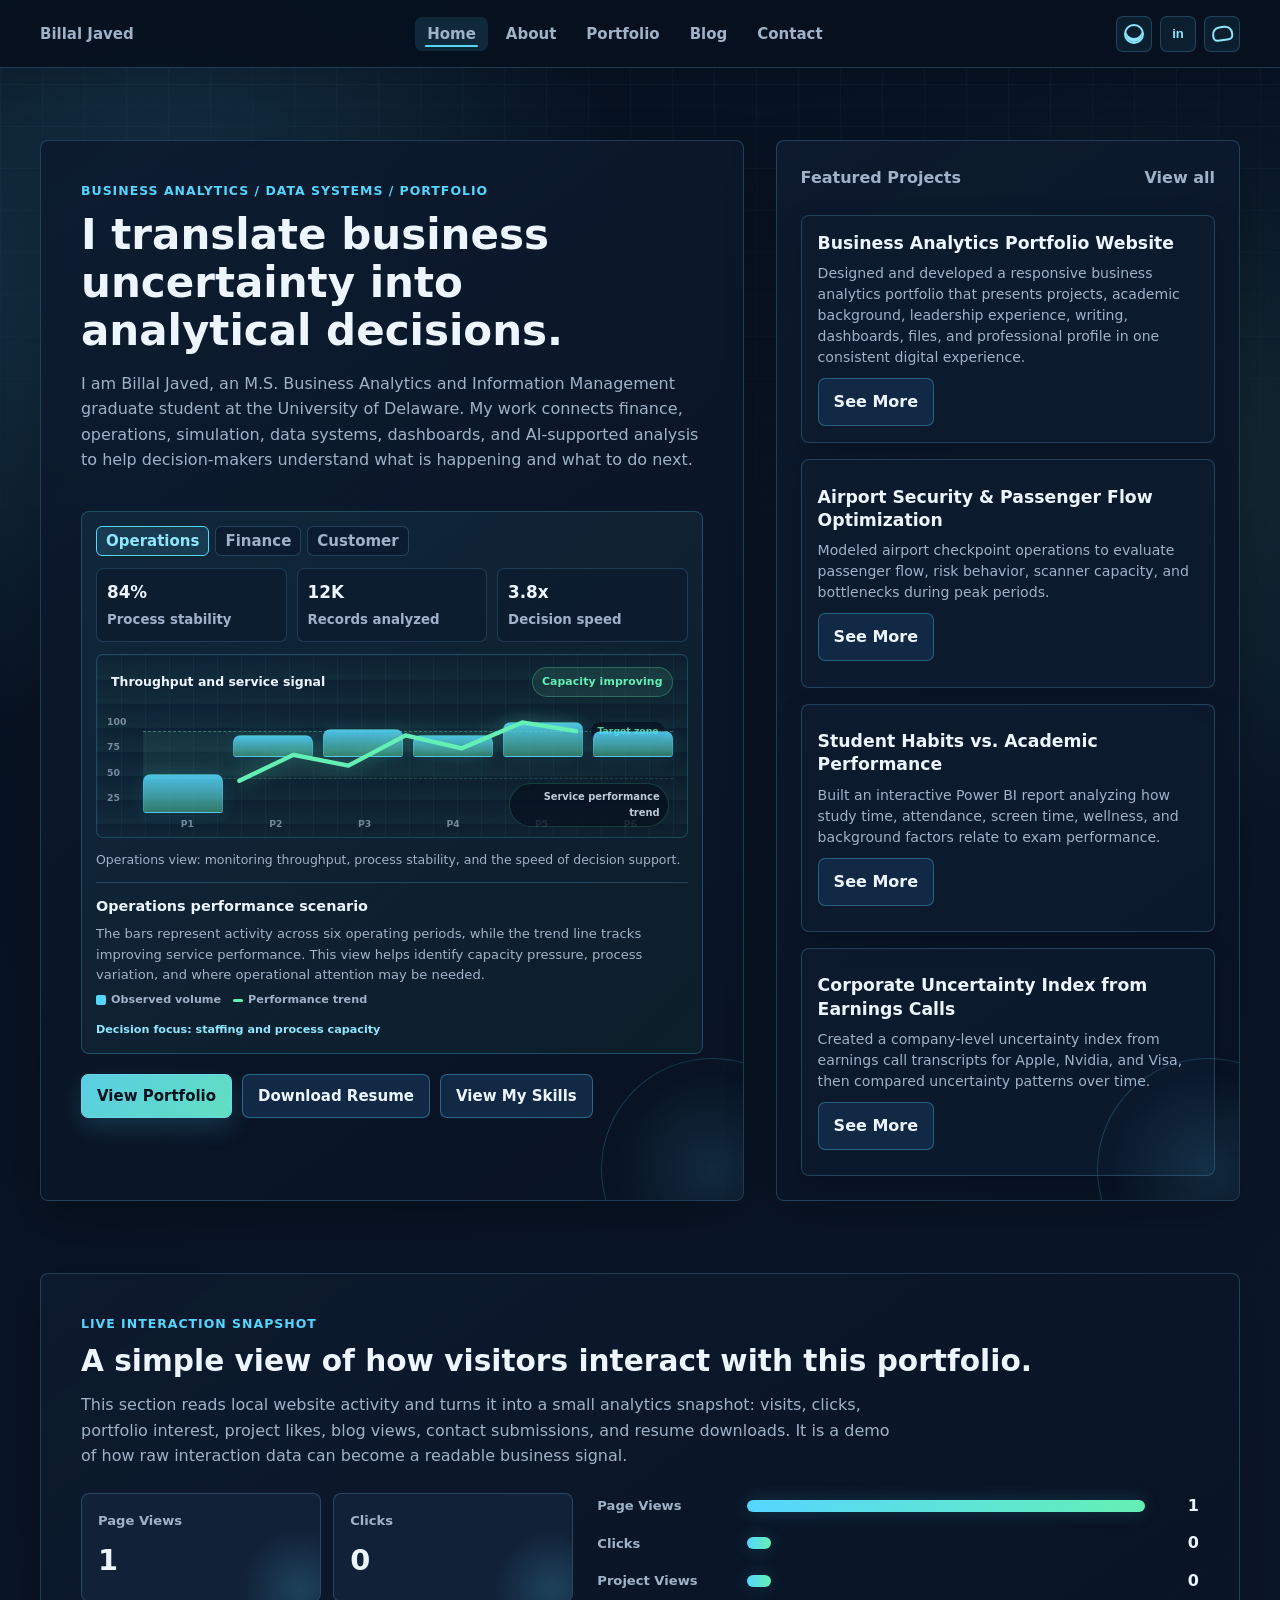
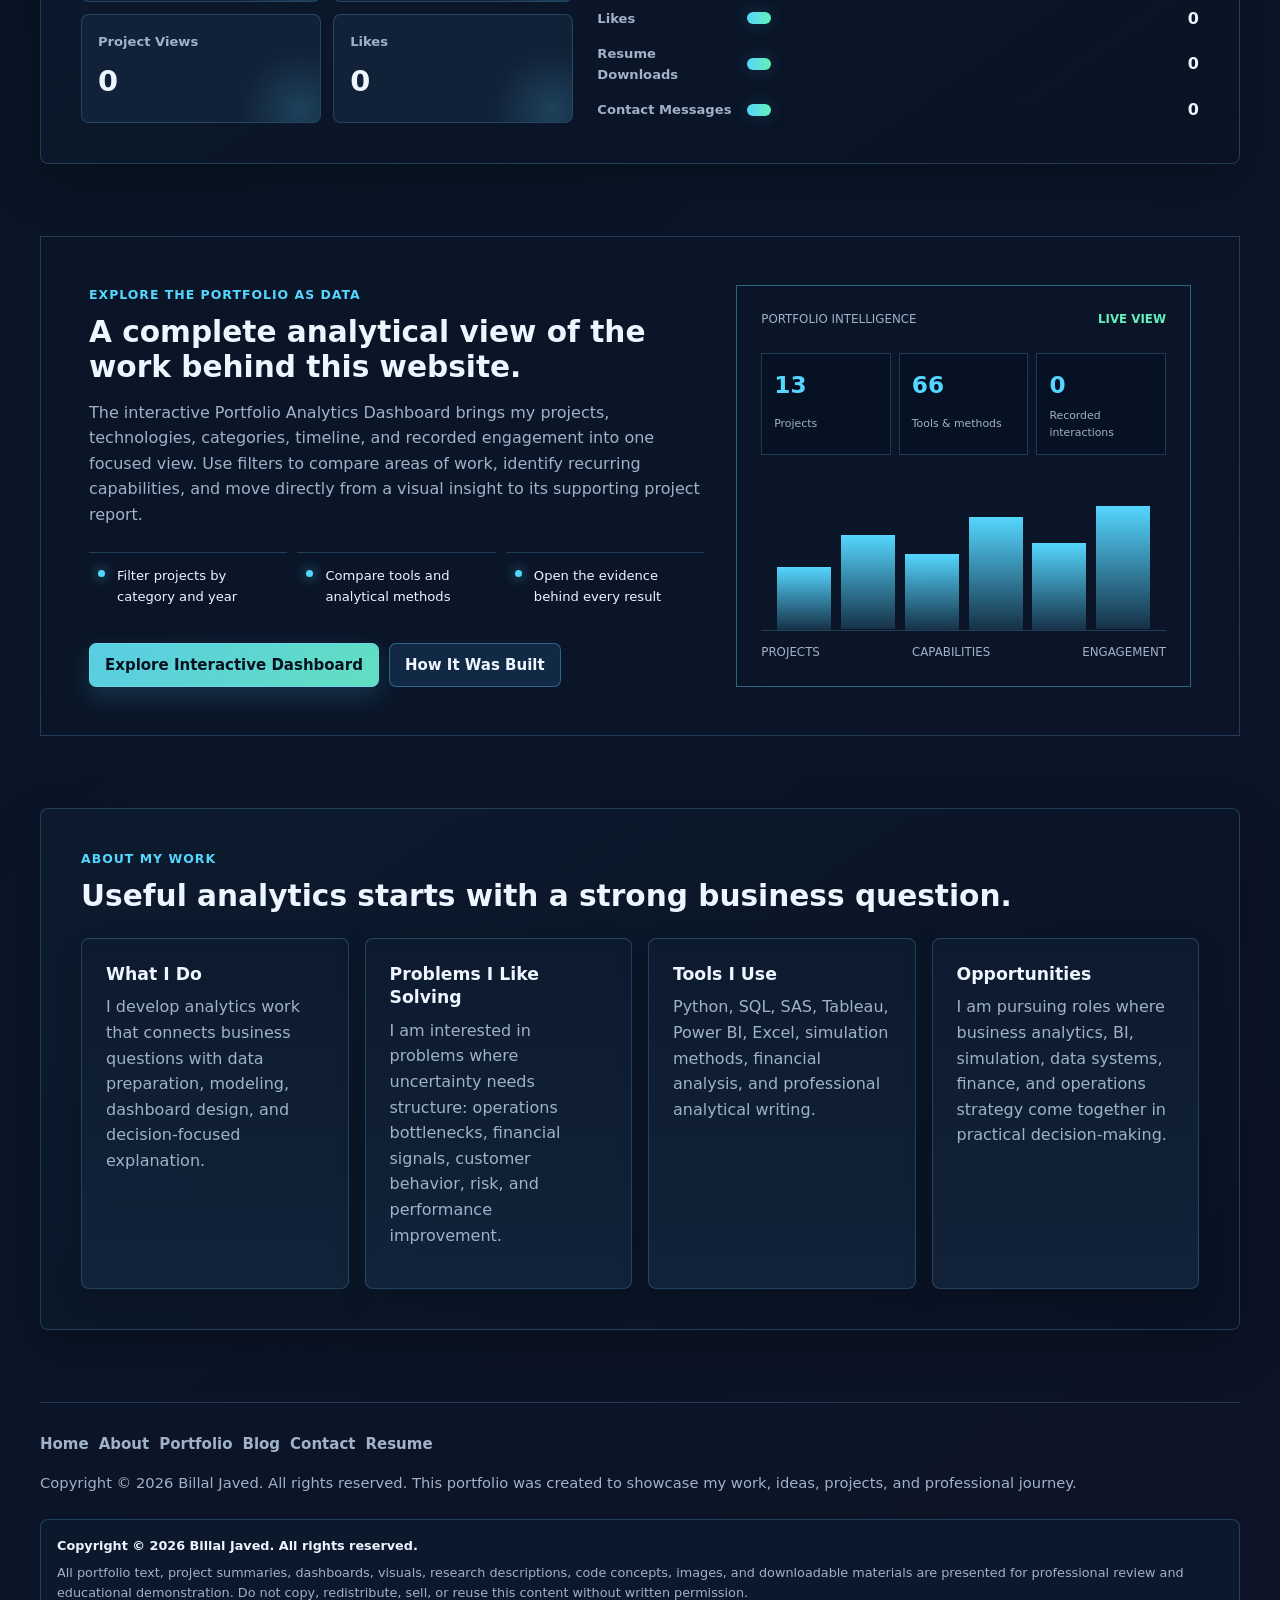
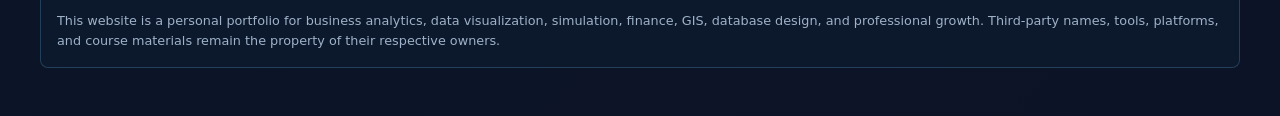
==== commit c58b700f: "Apply final portfolio publishing polish" ====
--- a/index.html
+++ b/index.html
@@ -3,7 +3,16 @@
   <head>
     <meta charset="UTF-8" />
     <meta name="viewport" content="width=device-width, initial-scale=1.0" />
-    <title>Billal Javed | Portfolio</title>
+    <title>Billal Javed | Business Analytics Portfolio</title>
+    <meta name="description" content="Business analytics portfolio for Billal Javed, featuring data visualization, simulation, finance, GIS, database design, dashboards, leadership, and project reports." />
+    <meta property="og:type" content="website" />
+    <meta property="og:title" content="Billal Javed | Business Analytics Portfolio" />
+    <meta property="og:description" content="Business analytics portfolio for Billal Javed, featuring data visualization, simulation, finance, GIS, database design, dashboards, leadership, and project reports." />
+    <meta property="og:image" content="assets/project-portfolio-analytics.svg" />
+    <meta name="twitter:card" content="summary_large_image" />
+    <meta name="twitter:title" content="Billal Javed | Business Analytics Portfolio" />
+    <meta name="twitter:description" content="Business analytics portfolio for Billal Javed, featuring data visualization, simulation, finance, GIS, database design, dashboards, leadership, and project reports." />
+    <meta name="twitter:image" content="assets/project-portfolio-analytics.svg" />
     <link rel="stylesheet" href="styles.css" />
   </head>
   <body data-page="home">
--- a/styles.css
+++ b/styles.css
@@ -1175,7 +1175,7 @@
 }
 
 .portfolio-grid {
-  grid-template-columns: repeat(3, minmax(0, 1fr));
+  grid-template-columns: repeat(auto-fit, minmax(310px, 1fr));
   gap: var(--space-3);
 }
 
@@ -1192,8 +1192,10 @@
 .project-card img {
   display: block;
   width: 100%;
-  height: 176px;
-  object-fit: cover;
+  height: clamp(190px, 18vw, 240px);
+  object-fit: contain;
+  padding: 14px;
+  box-sizing: border-box;
   background:
     linear-gradient(135deg, rgba(85, 214, 255, 0.08), rgba(100, 240, 180, 0.08)),
     var(--surface-soft);
@@ -1398,37 +1400,57 @@
 
 .report-overview {
   display: grid;
-  grid-template-columns: minmax(300px, 0.8fr) minmax(0, 1.2fr);
-  gap: var(--space-4);
-  align-items: stretch;
+  grid-template-columns: minmax(0, 1fr) minmax(0, 1fr);
+  gap: var(--space-3);
+  align-items: start;
 }
 
 .report-image {
-  min-height: 360px;
+  display: grid;
+  place-items: center;
+  min-width: 0;
+  min-height: 0;
+  aspect-ratio: 16 / 9;
   overflow: hidden;
   border: 1px solid var(--line);
   border-radius: var(--radius);
-  background: var(--surface-soft);
+  background:
+    linear-gradient(rgba(85, 214, 255, 0.05) 1px, transparent 1px),
+    linear-gradient(90deg, rgba(85, 214, 255, 0.05) 1px, transparent 1px),
+    var(--surface-soft);
+  background-size: 34px 34px;
 }
 
 .report-image img {
+  display: block;
   width: 100%;
-  height: 100%;
-  object-fit: cover;
+  height: auto;
+  max-width: 100%;
+  max-height: 100%;
+  object-fit: contain;
+  padding: clamp(10px, 1.5vw, 18px);
+  box-sizing: border-box;
 }
 
 .report-facts {
   display: grid;
   gap: 12px;
-}
-
-.report-facts article {
+  align-self: stretch;
+}
+
+.report-facts article,
+.report-approach {
   border-left: 3px solid var(--accent);
   padding: 14px 18px;
   background: rgba(19, 36, 59, 0.72);
 }
 
-.report-facts span {
+.report-approach {
+  grid-column: 1 / -1;
+}
+
+.report-facts span,
+.report-approach span {
   display: block;
   margin-bottom: 5px;
   color: var(--accent-dark);
@@ -1437,8 +1459,11 @@
   text-transform: uppercase;
 }
 
-.report-facts p {
+.report-facts p,
+.report-approach p {
   margin: 0;
+  font-size: 0.9rem;
+  line-height: 1.62;
 }
 
 .report-kpis {
@@ -1473,23 +1498,159 @@
 
 .report-chart {
   position: relative;
-  min-height: 280px;
+  min-height: 460px;
   overflow: hidden;
   border: 1px solid var(--line);
   border-radius: var(--radius);
-  padding: 24px;
+  padding: 72px 24px 58px;
   background:
+    radial-gradient(circle at 18% 20%, rgba(216, 182, 76, 0.1), transparent 24%),
+    radial-gradient(circle at 84% 28%, rgba(167, 194, 220, 0.1), transparent 22%),
     linear-gradient(rgba(85, 214, 255, 0.05) 1px, transparent 1px),
     linear-gradient(90deg, rgba(85, 214, 255, 0.05) 1px, transparent 1px),
     rgba(7, 17, 31, 0.56);
-  background-size: 34px 34px;
+  background-size: 100% 100%, 100% 100%, 34px 34px, 34px 34px, auto;
+}
+
+.report-chart::after {
+  content: "";
+  position: absolute;
+  inset: 0;
+  background: linear-gradient(90deg, transparent, rgba(85, 214, 255, 0.08), transparent);
+  opacity: 0.72;
+  transform: translateX(-100%);
+  animation: scanAcross 7s ease-in-out infinite;
+  pointer-events: none;
+}
+
+.report-chart-head {
+  position: absolute;
+  top: 18px;
+  right: 24px;
+  left: 24px;
+  z-index: 4;
+  display: flex;
+  align-items: center;
+  justify-content: space-between;
+  gap: 14px;
+}
+
+.report-chart-head strong {
+  color: var(--ink);
+  font-size: 0.9rem;
+}
+
+.report-chart-head span {
+  border: 1px solid rgba(216, 182, 76, 0.36);
+  border-radius: 999px;
+  padding: 6px 10px;
+  color: #e3c86a;
+  background: rgba(216, 182, 76, 0.08);
+  font-size: 0.72rem;
+  font-weight: 800;
+}
+
+.report-chart-axis {
+  position: absolute;
+  top: 72px;
+  bottom: 54px;
+  left: 14px;
+  z-index: 3;
+  display: grid;
+  grid-template-rows: repeat(3, 1fr);
+  align-items: center;
+  color: rgba(159, 178, 200, 0.72);
+  font-size: 0.58rem;
+  font-weight: 800;
+}
+
+.report-chart-insight {
+  position: absolute;
+  right: 24px;
+  bottom: 15px;
+  left: 24px;
+  z-index: 4;
+  margin: 0;
+  color: var(--muted);
+  font-size: 0.76rem;
+}
+
+.report-concept-layer {
+  position: absolute;
+  inset: 72px 24px 58px 38px;
+  z-index: 1;
+  pointer-events: none;
+}
+
+.report-gold-axis {
+  position: absolute;
+  top: 56%;
+  right: 0;
+  left: 0;
+  height: 2px;
+  background: linear-gradient(90deg, transparent, rgba(216, 182, 76, 0.95), transparent);
+  box-shadow: 0 0 18px rgba(216, 182, 76, 0.2);
+  transform: rotate(-4deg);
+  transform-origin: center;
+}
+
+.report-concept-layer b {
+  position: absolute;
+  left: var(--node-x);
+  top: var(--node-y);
+  width: 12px;
+  height: 12px;
+  border: 1px solid rgba(167, 194, 220, 0.88);
+  border-radius: 50%;
+  background: rgba(7, 17, 31, 0.92);
+  box-shadow: 0 0 0 5px rgba(167, 194, 220, 0.08), 0 0 16px rgba(85, 214, 255, 0.25);
+  transform: translate(-50%, -50%);
+}
+
+.report-concept-layer b:nth-child(4n) {
+  border-color: #e3c86a;
+  box-shadow: 0 0 0 5px rgba(216, 182, 76, 0.1), 0 0 16px rgba(216, 182, 76, 0.22);
+}
+
+.report-visual-definition {
+  position: absolute;
+  top: 72px;
+  right: 24px;
+  z-index: 5;
+  display: grid;
+  width: min(390px, 42%);
+  gap: 8px;
+}
+
+.report-visual-definition article {
+  border-left: 2px solid #e3c86a;
+  padding: 9px 12px;
+  background: rgba(7, 17, 31, 0.78);
+  box-shadow: 0 0 0 1px rgba(167, 194, 220, 0.08);
+}
+
+.report-visual-definition span {
+  display: block;
+  margin-bottom: 3px;
+  color: #e3c86a;
+  font-size: 0.62rem;
+  font-weight: 850;
+  text-transform: uppercase;
+}
+
+.report-visual-definition p {
+  margin: 0;
+  color: var(--muted);
+  font-size: 0.72rem;
+  line-height: 1.45;
 }
 
 .report-bars {
   position: absolute;
-  inset: 28px 24px 28px;
-  display: grid;
-  grid-template-columns: repeat(7, 1fr);
+  inset: 242px 28px 58px 38px;
+  z-index: 3;
+  display: grid;
+  grid-template-columns: repeat(auto-fit, minmax(72px, 1fr));
   align-items: end;
   gap: 14px;
 }
@@ -1500,6 +1661,18 @@
   border-radius: 6px 6px 2px 2px;
   background: linear-gradient(180deg, rgba(85, 214, 255, 0.82), rgba(100, 240, 180, 0.24));
   animation: barLift 3.2s ease-in-out infinite;
+}
+
+.report-bars em {
+  position: absolute;
+  top: -22px;
+  right: 0;
+  left: 0;
+  color: rgba(230, 241, 255, 0.86);
+  font-size: 0.64rem;
+  font-style: normal;
+  font-weight: 850;
+  text-align: center;
 }
 
 .report-bars span {
@@ -1515,9 +1688,10 @@
 
 .report-chart svg {
   position: absolute;
-  inset: 36px 28px 38px;
-  width: calc(100% - 56px);
-  height: calc(100% - 74px);
+  inset: 250px 30px 66px 38px;
+  z-index: 3;
+  width: calc(100% - 68px);
+  height: calc(100% - 316px);
   pointer-events: none;
 }
 
@@ -1531,6 +1705,33 @@
   filter: drop-shadow(0 0 7px rgba(100, 240, 180, 0.45));
 }
 
+.report-callouts {
+  position: absolute;
+  top: 56px;
+  left: 24px;
+  z-index: 4;
+  display: flex;
+  gap: 7px;
+  flex-wrap: wrap;
+  justify-content: flex-start;
+  max-width: min(520px, 50%);
+}
+
+.report-callouts span {
+  border: 1px solid rgba(167, 194, 220, 0.22);
+  border-radius: 999px;
+  padding: 5px 8px;
+  color: rgba(230, 241, 255, 0.82);
+  background: rgba(7, 17, 31, 0.78);
+  font-size: 0.64rem;
+  font-weight: 800;
+}
+
+@keyframes scanAcross {
+  0%, 55% { transform: translateX(-100%); }
+  100% { transform: translateX(100%); }
+}
+
 .report-narrative {
   display: grid;
   grid-template-columns: repeat(3, minmax(0, 1fr));
@@ -1577,6 +1778,13 @@
 .password-reset {
   display: grid;
   gap: 10px;
+}
+
+.privacy-note {
+  margin: 0;
+  color: var(--muted);
+  font-size: 0.76rem;
+  line-height: 1.55;
 }
 
 .contact-form {
@@ -2045,6 +2253,29 @@
   margin-top: 20px;
 }
 
+.dashboard-preview-title {
+  display: flex;
+  align-items: start;
+  justify-content: space-between;
+  gap: var(--space-2);
+  margin-bottom: 14px;
+}
+
+.dashboard-preview-title h3 {
+  margin: 4px 0 0;
+}
+
+.dashboard-preview-title span {
+  flex: 0 0 auto;
+  border: 1px solid rgba(100, 240, 180, 0.22);
+  border-radius: 999px;
+  padding: 6px 9px;
+  color: var(--signal);
+  background: rgba(100, 240, 180, 0.08);
+  font-size: 0.72rem;
+  font-weight: 800;
+}
+
 .dashboard-kpis {
   display: grid;
   grid-template-columns: repeat(4, minmax(0, 1fr));
@@ -2084,7 +2315,12 @@
   min-height: 160px;
   border: 1px solid var(--line);
   border-radius: var(--radius);
-  padding: 12px;
+  padding: 28px 12px 24px;
+  background:
+    linear-gradient(rgba(85, 214, 255, 0.045) 1px, transparent 1px),
+    linear-gradient(90deg, rgba(85, 214, 255, 0.045) 1px, transparent 1px),
+    rgba(7, 17, 31, 0.48);
+  background-size: 24px 24px;
 }
 
 .dashboard-bars span {
@@ -2096,6 +2332,17 @@
   position: relative;
 }
 
+.dashboard-bars em {
+  position: absolute;
+  top: -22px;
+  left: 50%;
+  color: var(--ink);
+  font-size: 0.62rem;
+  font-style: normal;
+  font-weight: 800;
+  transform: translateX(-50%);
+}
+
 .dashboard-bars b {
   position: absolute;
   bottom: -24px;
@@ -2117,15 +2364,53 @@
   background-size: 28px 28px;
 }
 
+.dashboard-line strong {
+  position: absolute;
+  top: 12px;
+  left: 14px;
+  z-index: 3;
+  color: var(--ink);
+  font-size: 0.78rem;
+}
+
+.dashboard-line svg {
+  position: absolute;
+  inset: 34px 18px 26px;
+  width: calc(100% - 36px);
+  height: calc(100% - 60px);
+}
+
+.dashboard-line polyline {
+  fill: none;
+  stroke: var(--signal);
+  stroke-width: 4;
+  stroke-linecap: round;
+  stroke-linejoin: round;
+  vector-effect: non-scaling-stroke;
+  filter: drop-shadow(0 0 8px rgba(100, 240, 180, 0.38));
+}
+
 .dashboard-line i {
   position: absolute;
   left: var(--x);
   top: var(--y);
+  z-index: 4;
   width: 10px;
   height: 10px;
   border-radius: 50%;
   background: var(--accent);
   box-shadow: 0 0 0 5px var(--accent-soft);
+}
+
+.dashboard-line i span {
+  position: absolute;
+  top: -24px;
+  left: 50%;
+  color: var(--muted);
+  font-size: 0.62rem;
+  font-style: normal;
+  font-weight: 800;
+  transform: translateX(-50%);
 }
 
 .dashboard-donut {
@@ -2146,6 +2431,12 @@
   background: var(--surface);
   text-align: center;
   font-weight: 850;
+}
+
+.dashboard-preview-note {
+  margin: 14px 0 0;
+  color: var(--muted);
+  font-size: 0.84rem;
 }
 
 .public-analytics {
@@ -2276,11 +2567,15 @@
 .file-preview-card img,
 .file-preview-card iframe {
   width: 100%;
-  max-height: 320px;
+  max-height: 420px;
   border: 0;
   border-radius: var(--radius);
   object-fit: contain;
-  background: #fff;
+  background:
+    linear-gradient(rgba(85, 214, 255, 0.045) 1px, transparent 1px),
+    linear-gradient(90deg, rgba(85, 214, 255, 0.045) 1px, transparent 1px),
+    #071426;
+  background-size: 26px 26px;
 }
 
 .crop-tool {
@@ -2409,9 +2704,16 @@
 .modal-inner img {
   width: 100%;
   max-height: 340px;
-  object-fit: cover;
+  object-fit: contain;
+  padding: 12px;
+  box-sizing: border-box;
   border-radius: var(--radius);
   margin-bottom: 18px;
+  background:
+    linear-gradient(rgba(85, 214, 255, 0.045) 1px, transparent 1px),
+    linear-gradient(90deg, rgba(85, 214, 255, 0.045) 1px, transparent 1px),
+    var(--surface-soft);
+  background-size: 28px 28px;
 }
 
 .reveal {
@@ -2529,6 +2831,19 @@
   .leadership-project-grid,
   .report-overview {
     grid-template-columns: 1fr;
+  }
+
+  .report-image {
+    aspect-ratio: 16 / 9;
+    width: 100%;
+  }
+
+  .report-facts {
+    grid-template-columns: repeat(2, minmax(0, 1fr));
+  }
+
+  .report-approach {
+    grid-column: 1;
   }
 
   .hero {
@@ -3298,8 +3613,62 @@
     grid-template-columns: 1fr;
   }
 
+  .report-callouts {
+    position: static;
+    justify-content: flex-start;
+    max-width: none;
+    margin: 8px 0 12px;
+  }
+
+  .report-chart {
+    min-height: 560px;
+    padding-inline: 14px;
+  }
+
+  .report-visual-definition {
+    position: static;
+    width: auto;
+    margin: 12px 0;
+  }
+
+  .report-chart-axis {
+    top: 286px;
+    bottom: 66px;
+  }
+
+  .report-concept-layer {
+    inset: 280px 18px 70px 34px;
+  }
+
+  .report-bars {
+    inset: 302px 18px 74px 34px;
+    gap: 8px;
+  }
+
+  .report-bars span {
+    font-size: 0.55rem;
+  }
+
+  .report-chart svg {
+    inset: 310px 20px 82px 34px;
+    width: calc(100% - 54px);
+    height: calc(100% - 392px);
+  }
+
   .report-image {
-    min-height: 280px;
+    aspect-ratio: 4 / 3;
+  }
+
+  .report-facts {
+    grid-template-columns: 1fr;
+  }
+
+  .report-approach {
+    grid-column: auto;
+  }
+
+  .project-card img {
+    height: 210px;
   }
 
   .academic-record {
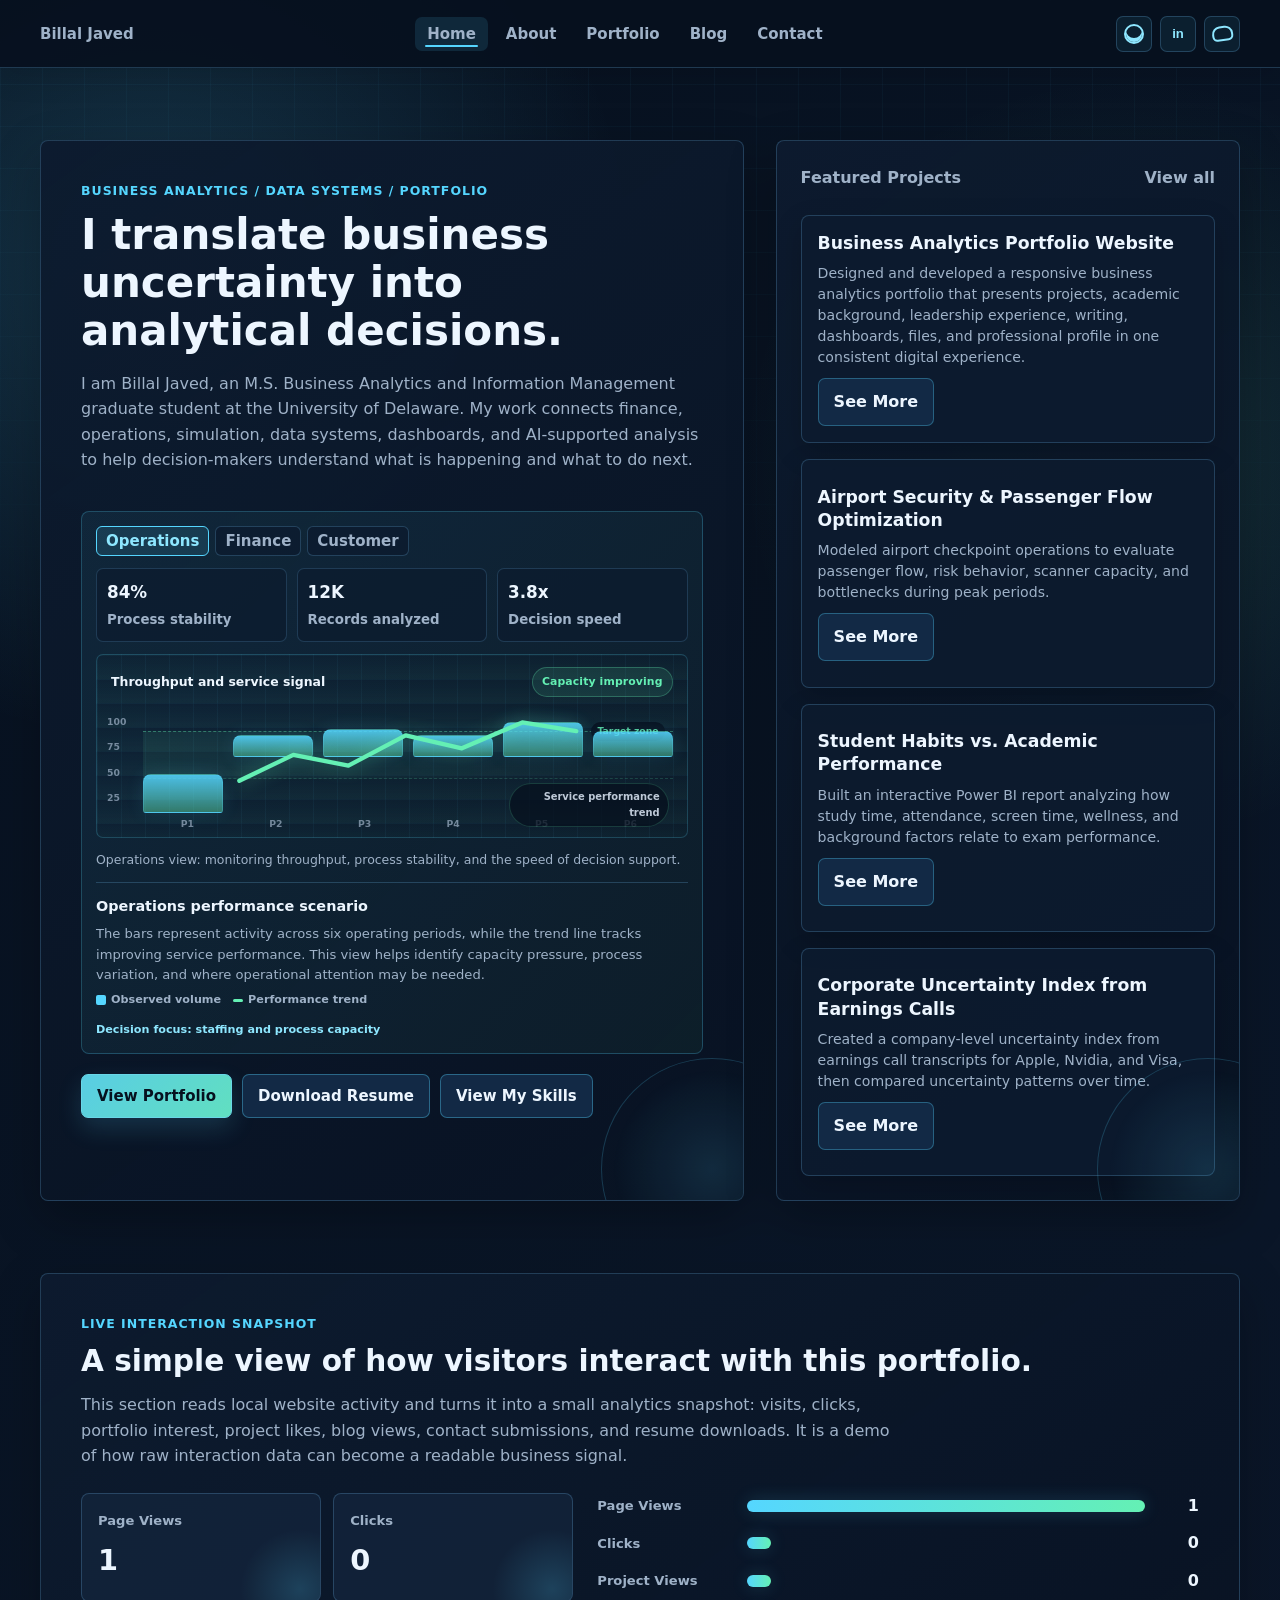
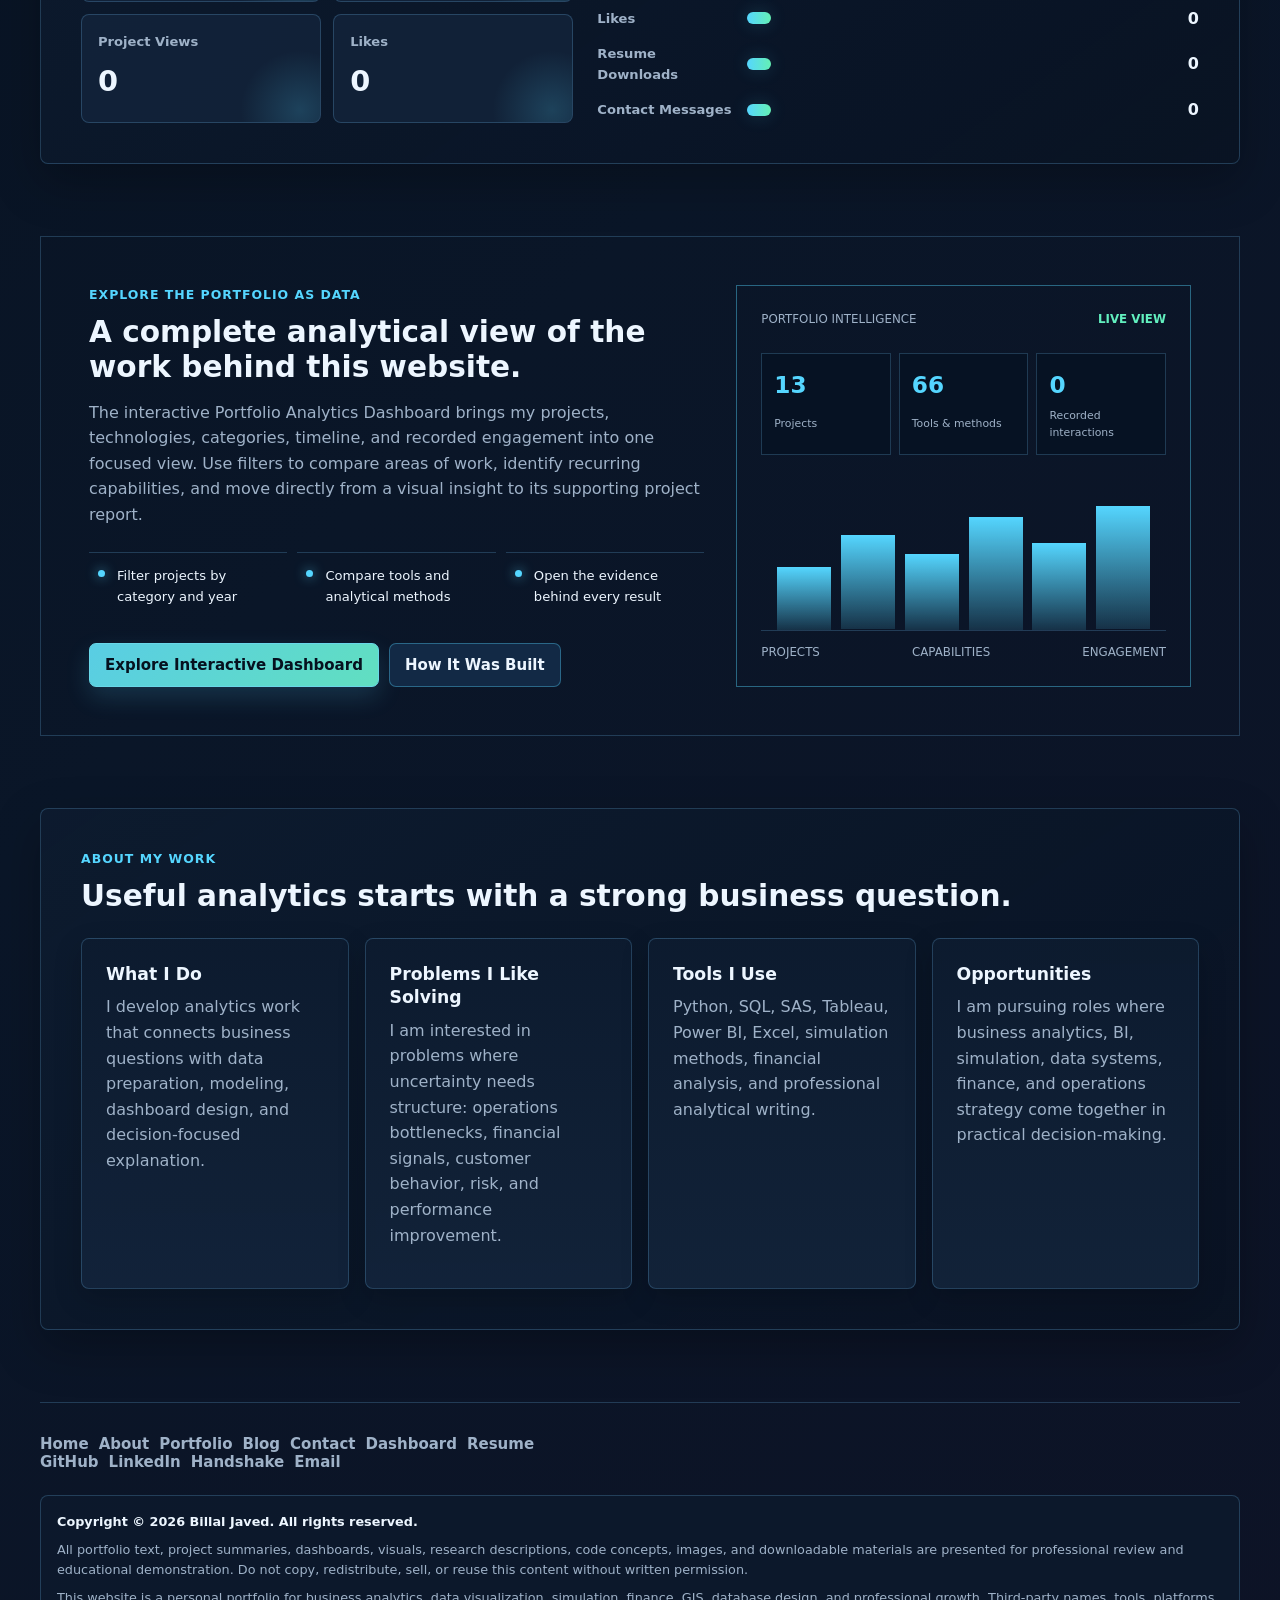
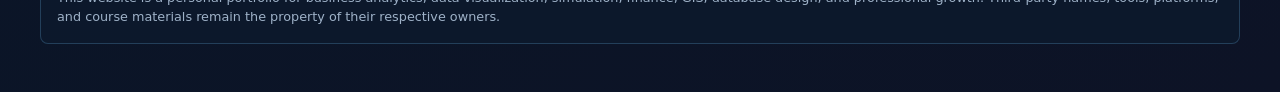
==== commit e075601d: "Improve footer navigation and contact form" ====
--- a/index.html
+++ b/index.html
@@ -138,12 +138,22 @@
         </div>
       </section>
     </main>
-
     <footer class="site-footer">
       <div class="footer-links">
-        <a href="index.html">Home</a><a href="about.html">About</a><a href="portfolio.html">Portfolio</a><a href="blog.html">Blog</a><a href="contact.html">Contact</a><a class="resume-download" href="#">Resume</a>
+        <a href="index.html">Home</a>
+        <a href="about.html">About</a>
+        <a href="portfolio.html">Portfolio</a>
+        <a href="blog.html">Blog</a>
+        <a href="contact.html">Contact</a>
+        <a href="portfolio-dashboard.html">Dashboard</a>
+        <a class="resume-download" href="#">Resume</a>
       </div>
-      <p>Copyright © 2026 Billal Javed. All rights reserved. This portfolio was created to showcase my work, ideas, projects, and professional journey.</p>
+      <div class="footer-links footer-social-links">
+        <a href="https://github.com/billal7890" data-social="github" target="_blank" rel="noreferrer">GitHub</a>
+        <a href="https://www.linkedin.com/in/billaljaved" data-social="linkedin" target="_blank" rel="noreferrer">LinkedIn</a>
+        <a href="https://udel.joinhandshake.com/profiles/billaljaved" data-social="handshake" target="_blank" rel="noreferrer">Handshake</a>
+        <a href="mailto:billaljaved7@gmail.com">Email</a>
+      </div>
     </footer>
 
     <dialog class="content-modal" id="contentModal">
--- a/styles.css
+++ b/styles.css
@@ -1787,6 +1787,15 @@
   line-height: 1.55;
 }
 
+.form-honey {
+  position: absolute;
+  left: -9999px;
+  width: 1px;
+  height: 1px;
+  opacity: 0;
+  pointer-events: none;
+}
+
 .contact-form {
   grid-template-columns: repeat(2, minmax(0, 1fr));
 }
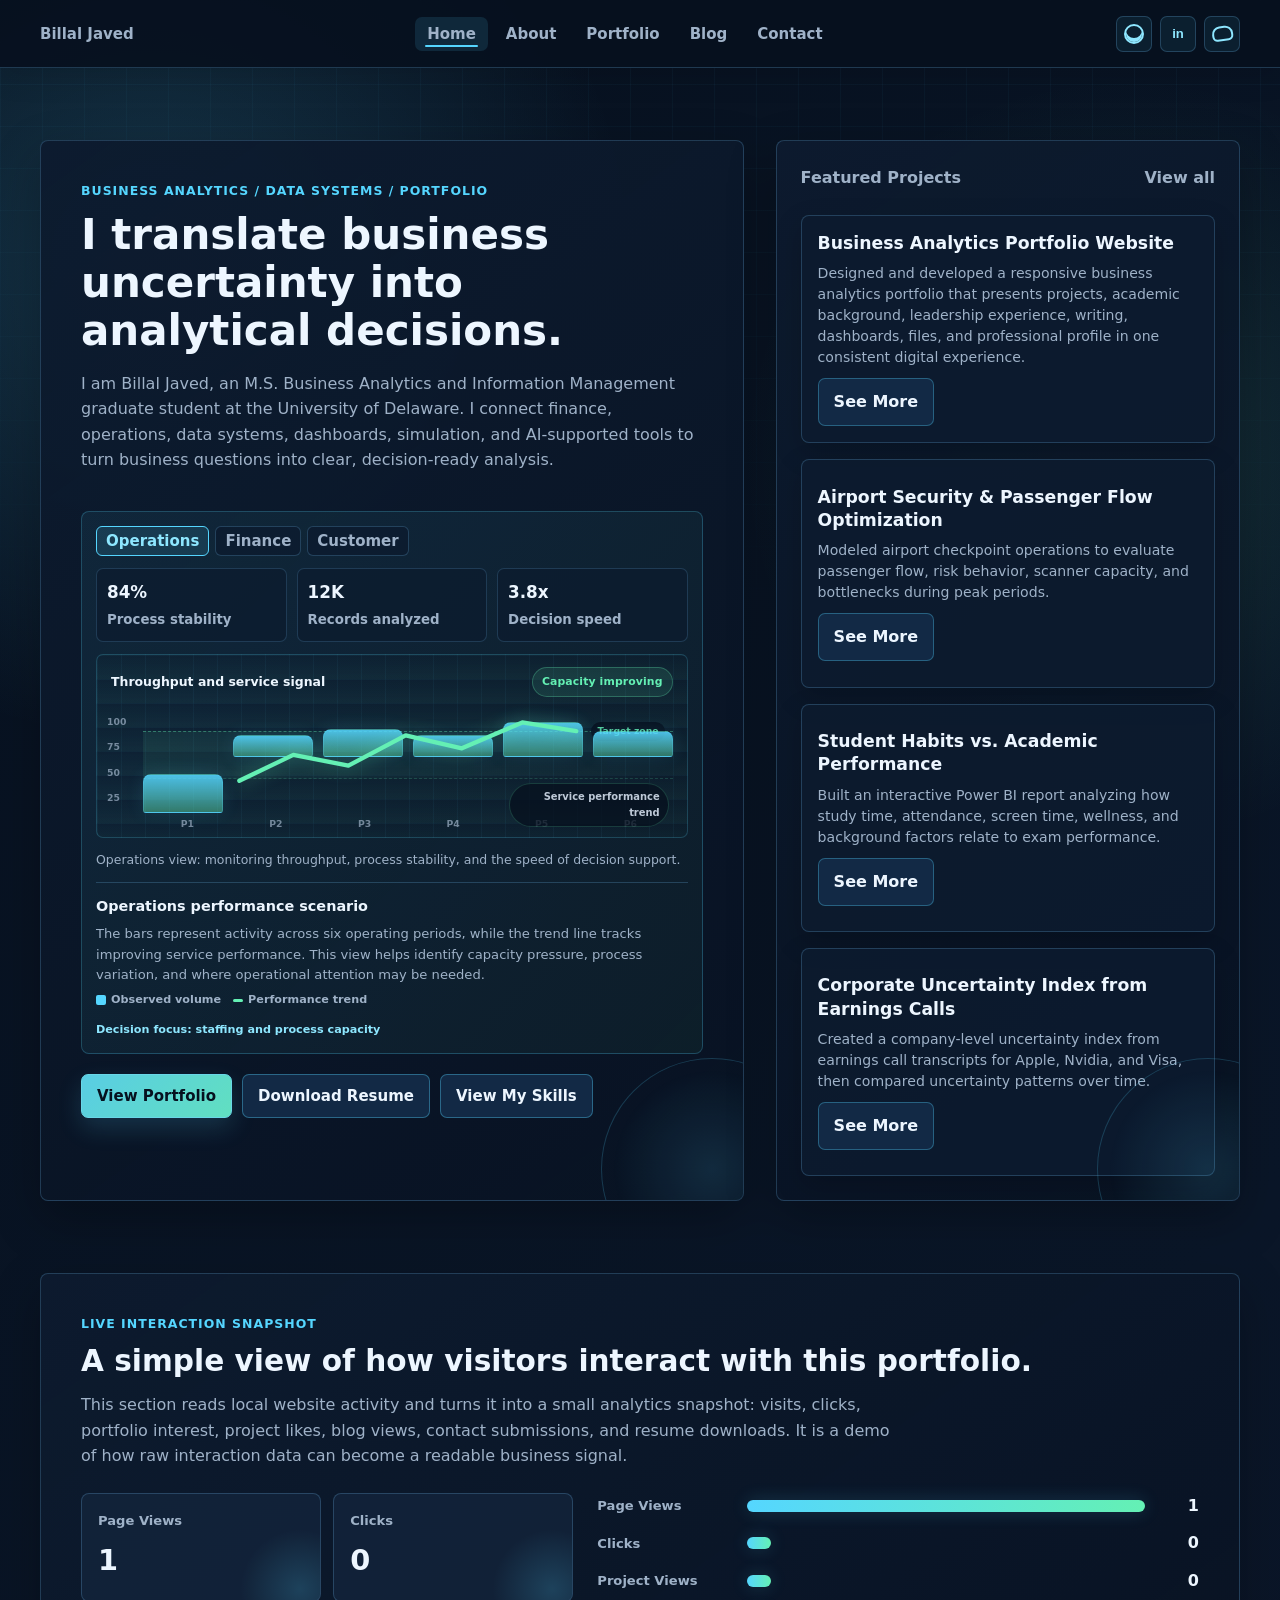
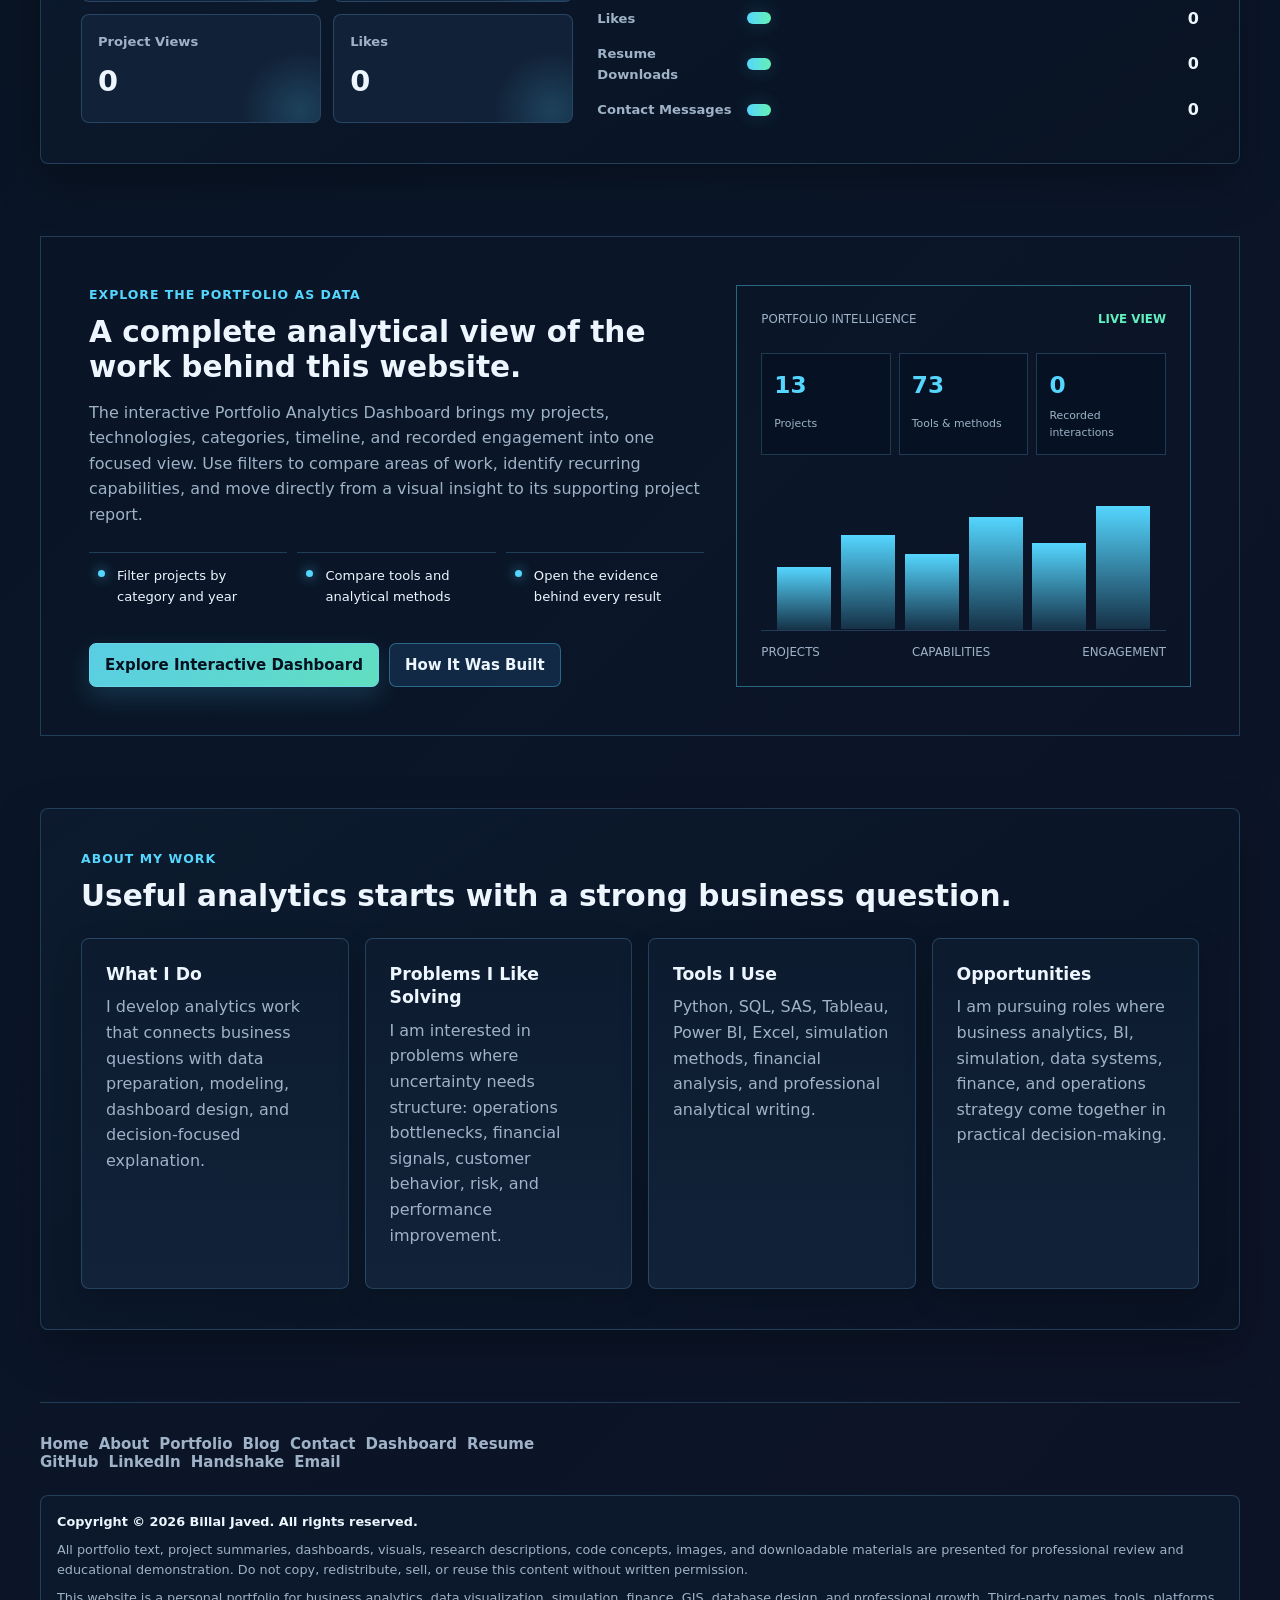
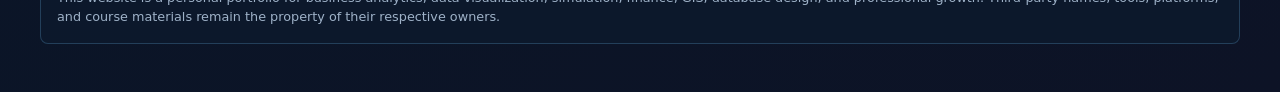
==== commit 4831e311: "Polish portfolio wording for analytics positioning" ====
--- a/index.html
+++ b/index.html
@@ -41,7 +41,7 @@
           <h1 id="homeTitle">I translate business uncertainty into analytical decisions.</h1>
           <p id="homeIntro">
             I am Billal Javed, an M.S. Business Analytics and Information Management graduate student at the University of Delaware.
-            My work connects finance, operations, simulation, data systems, dashboards, and AI-supported analysis to help decision-makers understand what is happening and what to do next.
+            I connect finance, operations, data systems, dashboards, simulation, and AI-supported tools to turn business questions into clear, decision-ready analysis.
           </p>
           <div class="hero-live-visual" aria-label="Animated business analytics visual">
             <div class="visual-controls" aria-label="Analytics scenario">
--- a/styles.css
+++ b/styles.css
@@ -1830,8 +1830,43 @@
 
 .contact-form textarea,
 .contact-form button,
-.form-note {
+.form-note,
+.privacy-note,
+.checklist-group {
   grid-column: 1 / -1;
+}
+
+.checklist-group {
+  display: grid;
+  grid-template-columns: repeat(2, minmax(0, 1fr));
+  gap: 8px 12px;
+  margin: 0;
+  border: 1px solid var(--line);
+  border-radius: var(--radius);
+  padding: 12px;
+  background: rgba(7, 17, 31, 0.36);
+}
+
+.checklist-group legend {
+  padding: 0 6px;
+  color: var(--accent-dark);
+  font-size: 0.76rem;
+  font-weight: 850;
+  text-transform: uppercase;
+}
+
+.checklist-group label {
+  display: inline-flex;
+  align-items: center;
+  gap: 8px;
+  color: var(--muted);
+  font-size: 0.82rem;
+  font-weight: 700;
+}
+
+.checklist-group input {
+  width: 16px;
+  min-height: 16px;
 }
 
 .contact-links {
